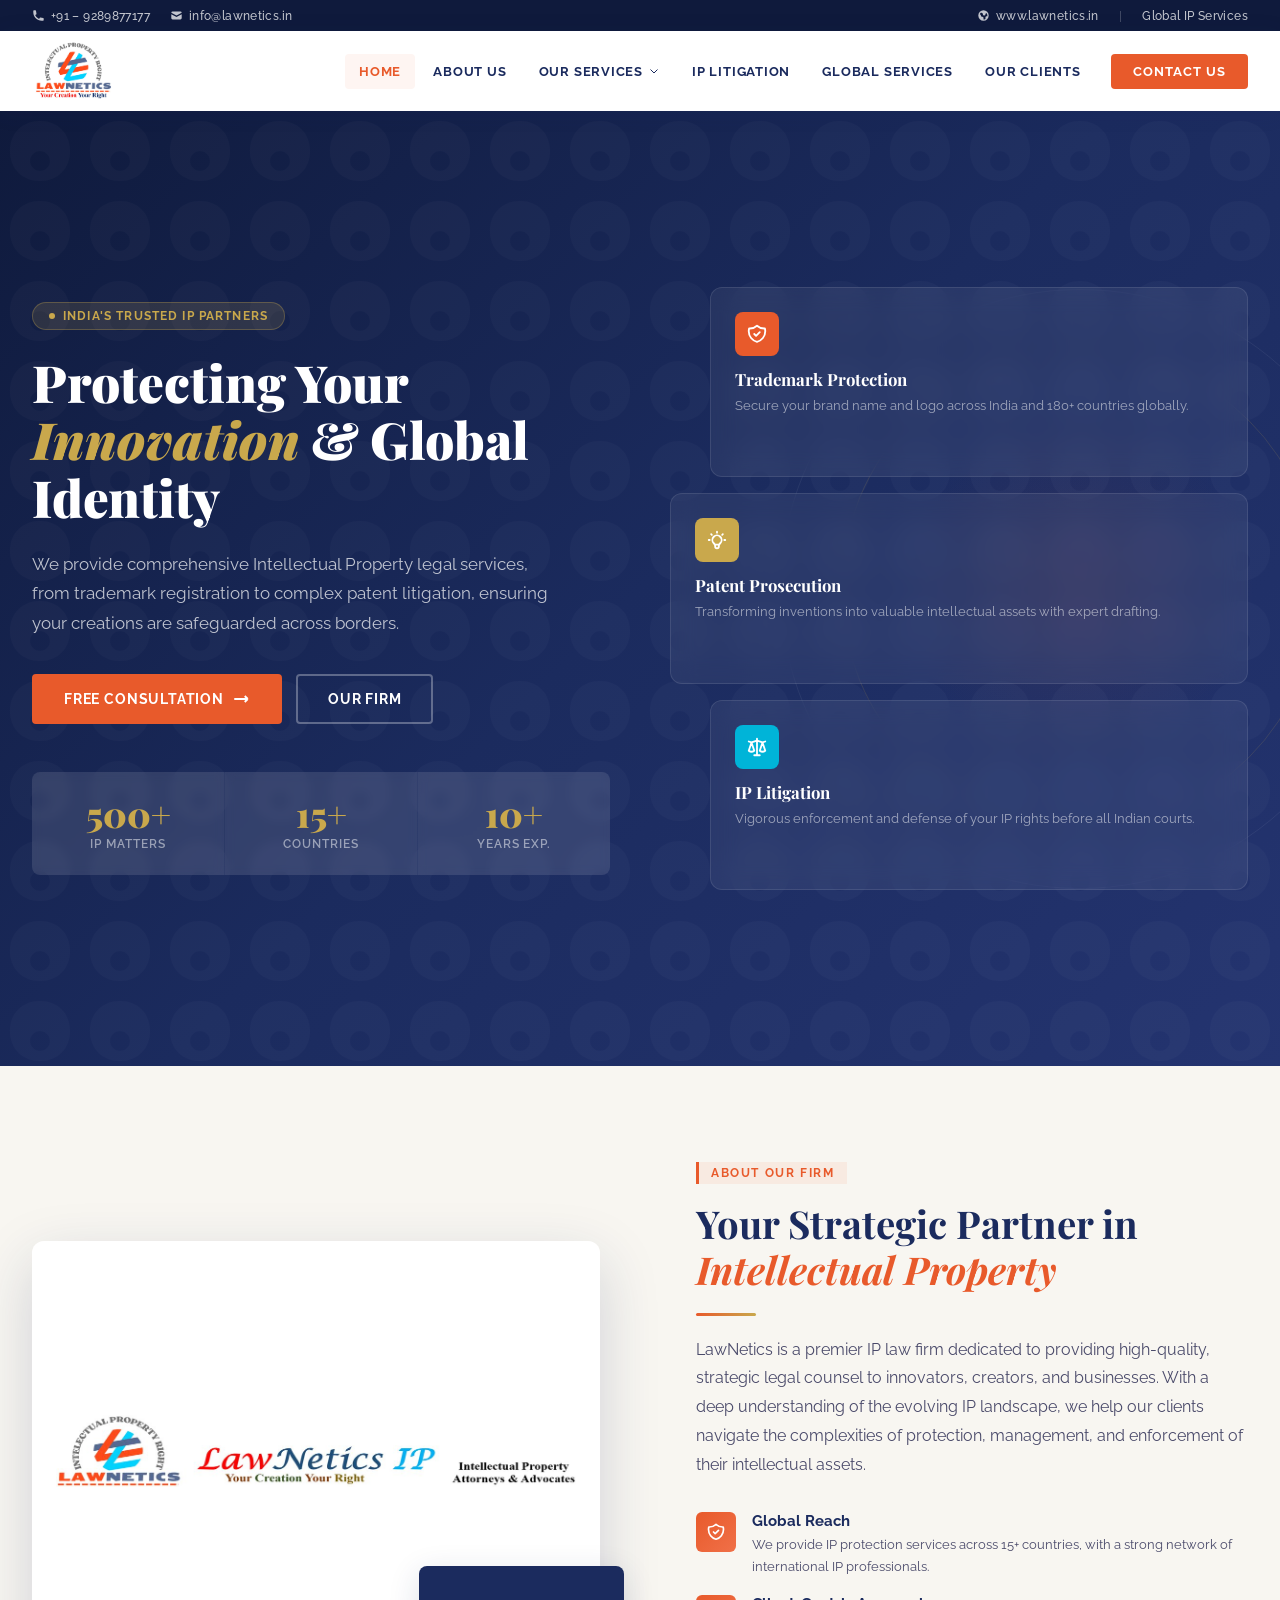
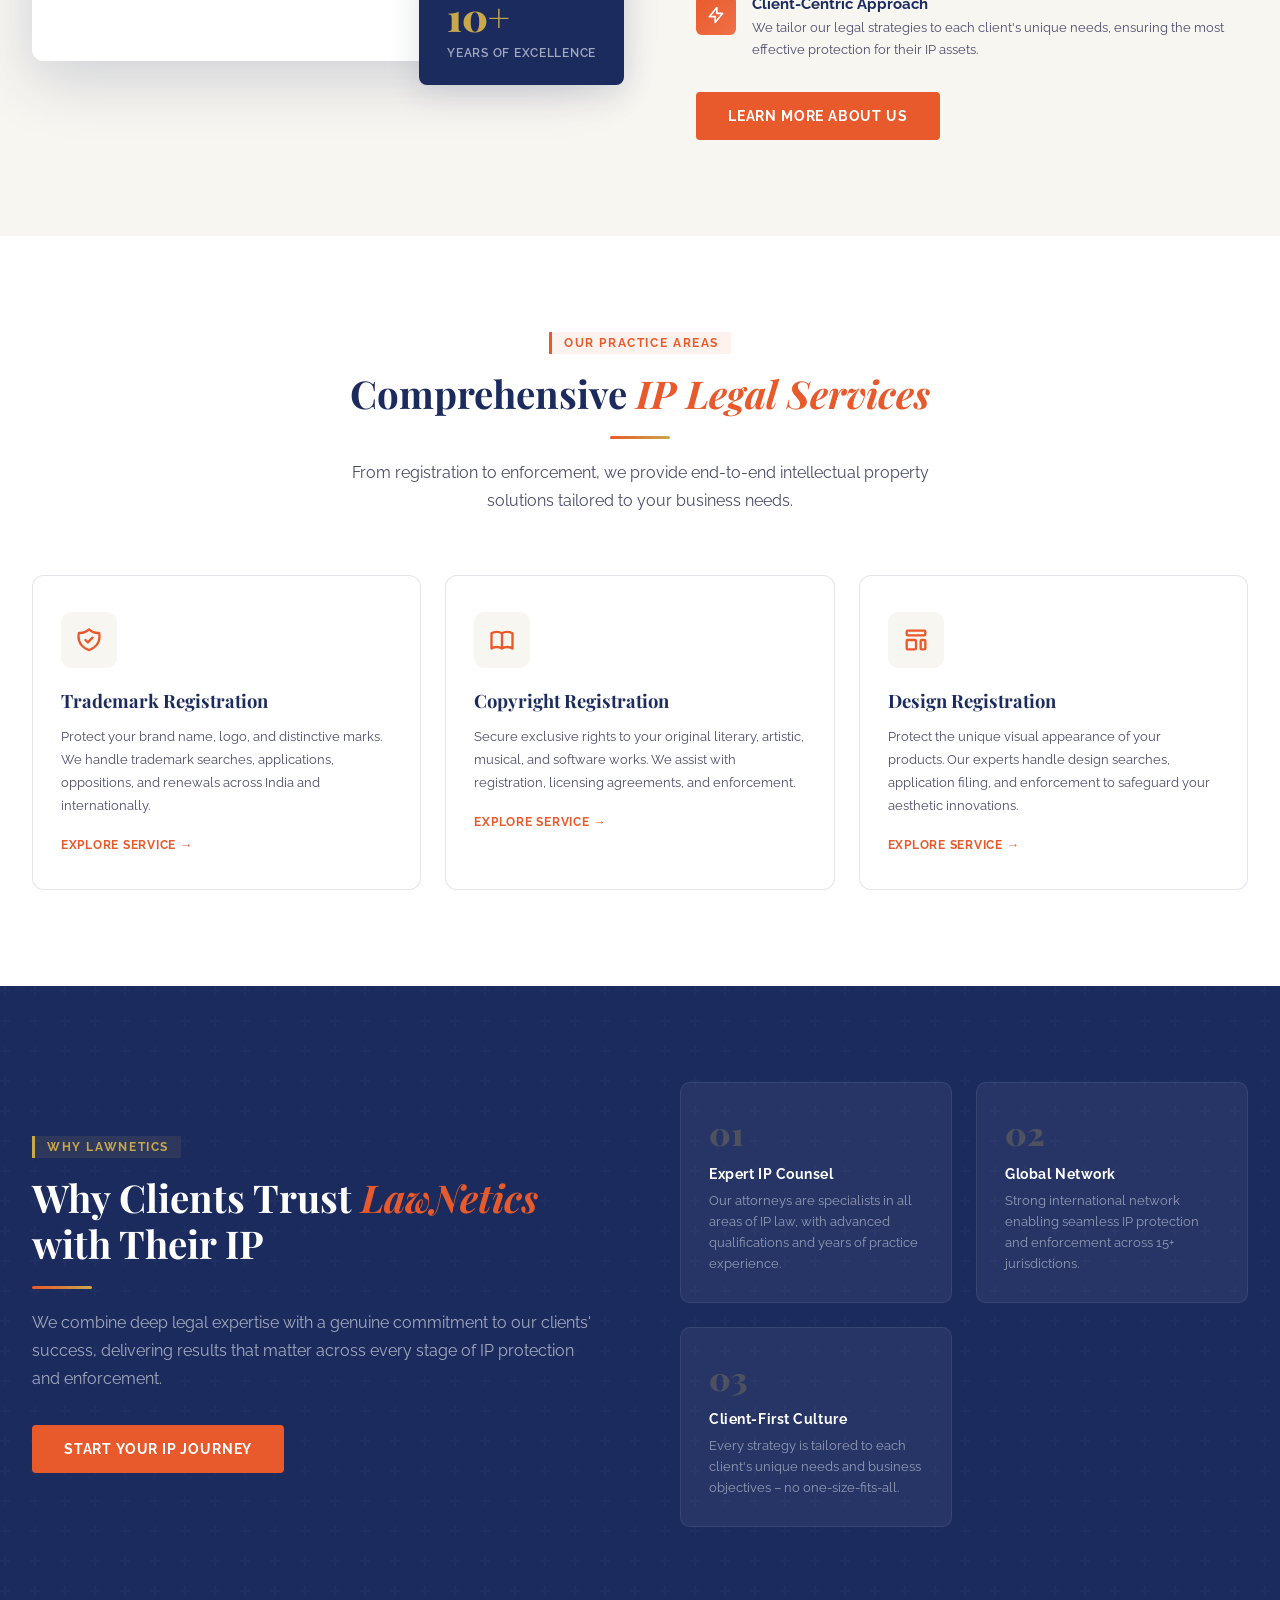
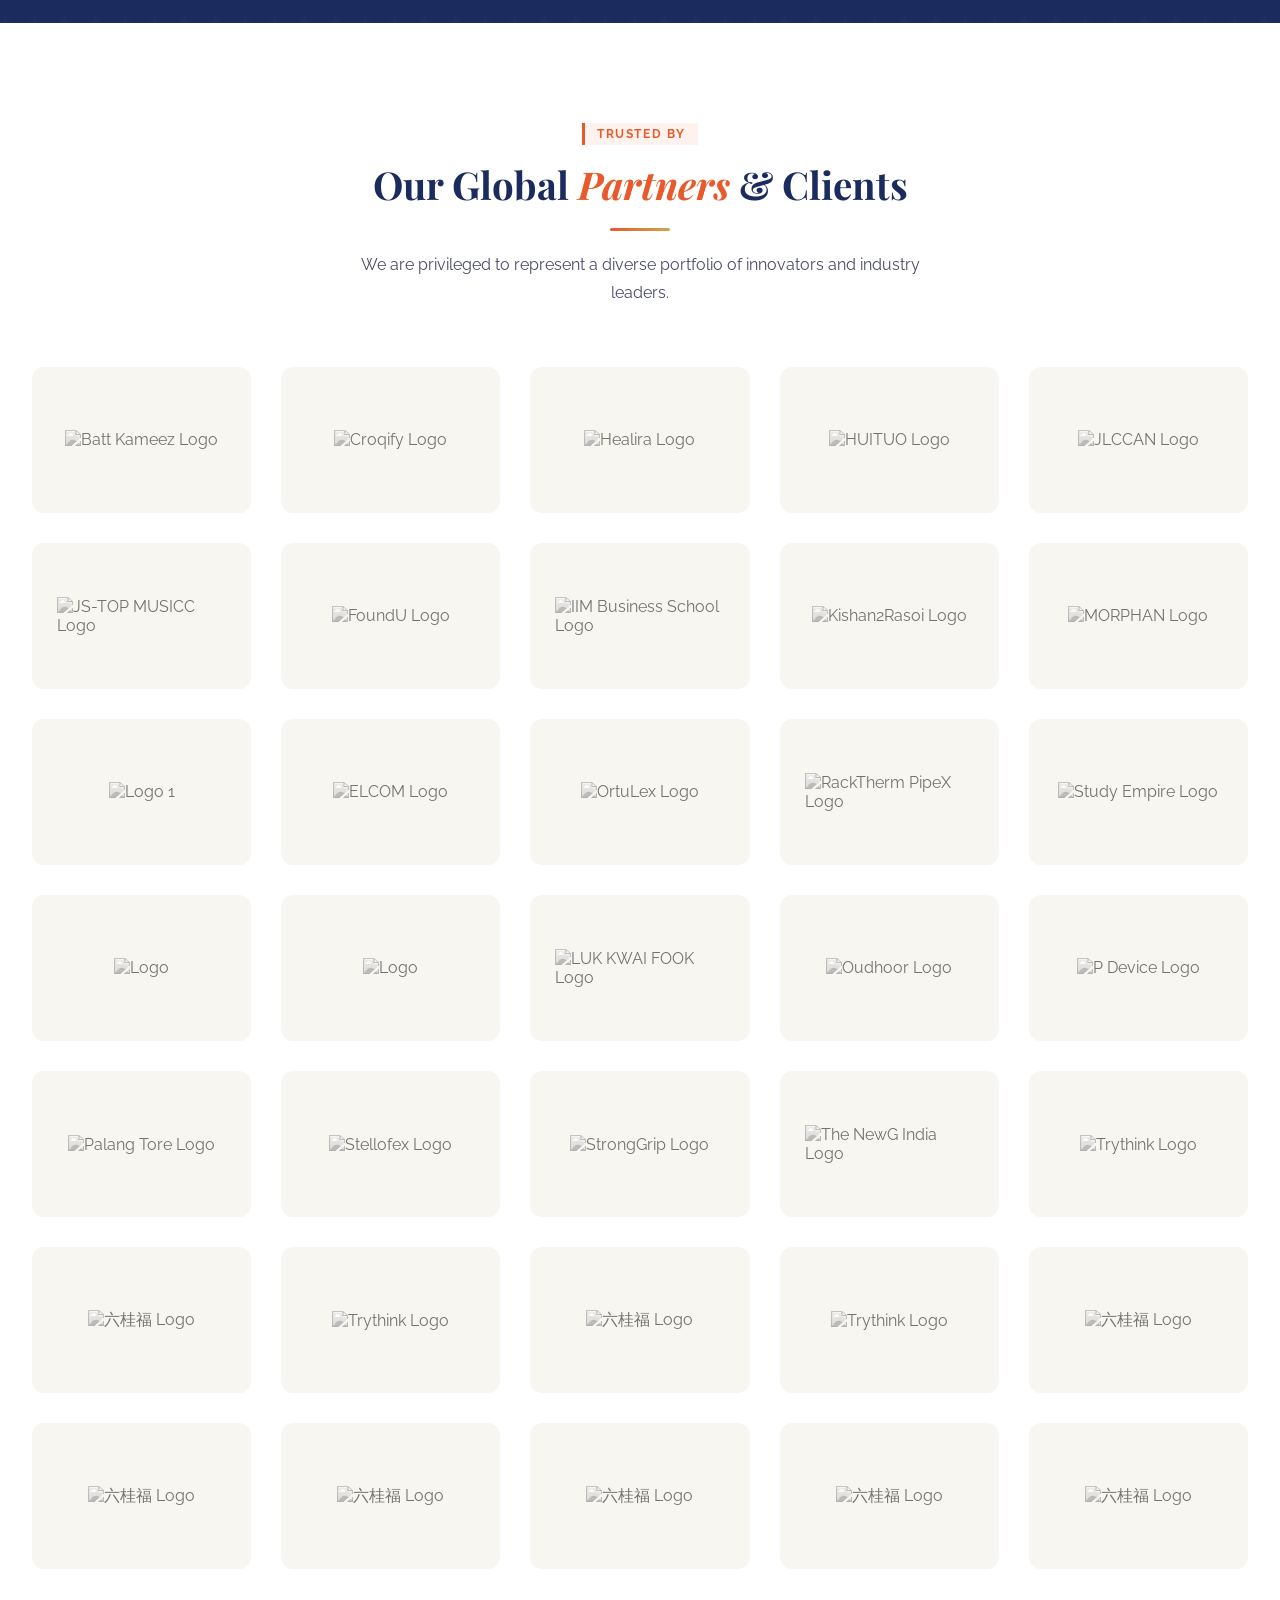
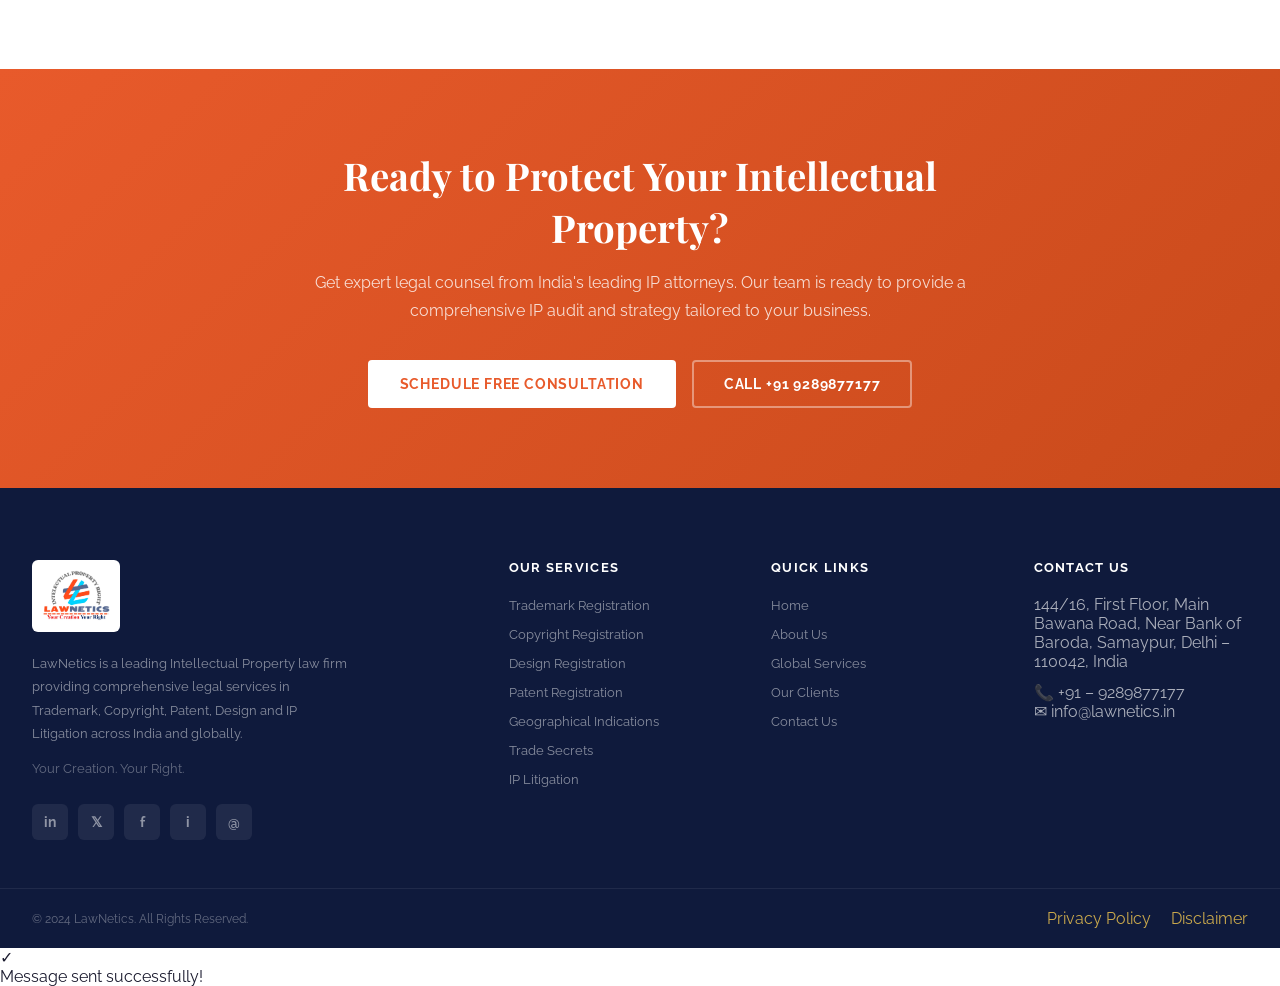
==== index.html @ 0d595276 "first commit" ====
<!DOCTYPE html>
<html lang="en">

<head>
  <meta charset="UTF-8">
  <meta name="viewport" content="width=device-width, initial-scale=1.0">
  <title>LawNetics – Intellectual Property Attorneys & Advocates</title>
  <meta name="description"
    content="LawNetics – Leading Intellectual Property law firm providing expert services in Trademark, Copyright, Patent, Design registration and IP Litigation across India and globally.">
  <link rel="preconnect" href="https://fonts.googleapis.com">
  <link rel="preconnect" href="https://fonts.gstatic.com" crossorigin>
  <link
    href="https://fonts.googleapis.com/css2?family=Playfair+Display:ital,wght@0,400;0,600;0,700;0,900;1,400;1,600&family=Raleway:wght@300;400;500;600;700;800&family=Libre+Baskerville:ital,wght@0,400;0,700;1,400&display=swap"
    rel="stylesheet">
  <link rel="stylesheet" href="css/style.css">
</head>

<body>

  <!-- TOP BAR -->
  <div class="topbar">
    <div class="topbar-inner">
      <div class="topbar-left">
        <div class="topbar-item">
          <svg fill="currentColor" viewBox="0 0 20 20">
            <path
              d="M2 3a1 1 0 011-1h2.153a1 1 0 01.986.836l.74 4.435a1 1 0 01-.54 1.06l-1.548.773a11.037 11.037 0 006.105 6.105l.774-1.548a1 1 0 011.059-.54l4.435.74a1 1 0 01.836.986V17a1 1 0 01-1 1h-2C7.82 18 2 12.18 2 5V3z" />
          </svg>
          <a href="tel:+919289877177">+91 – 9289877177</a>
        </div>
        <div class="topbar-item">
          <svg fill="currentColor" viewBox="0 0 20 20">
            <path d="M2.003 5.884L10 9.882l7.997-3.998A2 2 0 0016 4H4a2 2 0 00-1.997 1.884z" />
            <path d="M18 8.118l-8 4-8-4V14a2 2 0 002 2h12a2 2 0 002-2V8.118z" />
          </svg>
          <a href="mailto:info@lawnetics.in">info@lawnetics.in</a>
        </div>
      </div>
      <div class="topbar-right">
        <div class="topbar-item">
          <svg fill="currentColor" viewBox="0 0 20 20">
            <path fill-rule="evenodd"
              d="M10 18a8 8 0 100-16 8 8 0 000 16zM4.332 8.027a6.012 6.012 0 011.912-2.706C6.512 5.73 6.974 6 7.5 6A1.5 1.5 0 019 7.5V8a2 2 0 004 0 2 2 0 011.523-1.943A5.977 5.977 0 0116 10c0 .34-.028.675-.083 1H15a2 2 0 00-2 2v2.197A5.973 5.973 0 0110 16v-2a2 2 0 00-2-2 2 2 0 01-2-2 2 2 0 00-1.668-1.973z"
              clip-rule="evenodd" />
          </svg>
          <a href="http://www.lawnetics.in" target="_blank">www.lawnetics.in</a>
        </div>
        <span style="opacity:0.3">|</span>
        <span>Global IP Services</span>
      </div>
    </div>
  </div>

  <!-- HEADER -->
  <header>
    <div class="header-inner">
      <div class="logo-wrap" onclick="showPage('home')" style="cursor:pointer">
        <img
          src="[data-uri]"
          alt="LawNetics Logo">
      </div>
      <nav>
        <div class="nav-item"><a href="index.html" class="nav-link active">Home</a></div>
        <div class="nav-item"><a href="about.html" class="nav-link">About Us</a></div>
        <div class="nav-item">
          <span class="nav-link">Our Services <svg fill="none" stroke="currentColor" stroke-width="2"
              viewBox="0 0 24 24">
              <path d="M19 9l-7 7-7-7" />
            </svg></span>
          <div class="dropdown">
            <a href="trademark.html" class="dropdown-link">Trademark Registration</a>
            <a href="copyright.html" class="dropdown-link">Copyright Registration</a>
            <a href="design.html" class="dropdown-link">Design Registration</a>
            <a href="patent.html" class="dropdown-link">Patent Registration</a>
            <a href="gi.html" class="dropdown-link">Geographical Indications</a>
            <a href="trade-secret.html" class="dropdown-link">Trade Secrets</a>
          </div>
        </div>
        <div class="nav-item"><a href="litigation.html" class="nav-link">IP Litigation</a></div>
        <div class="nav-item"><a href="global.html" class="nav-link">Global Services</a></div>
        <div class="nav-item"><a href="clients.html" class="nav-link">Our Clients</a></div>
        <a href="contact.html" class="nav-cta">Contact Us</a>
      </nav>
      <div class="hamburger" onclick="toggleMobileNav()">
        <span></span>
        <span></span>
        <span></span>
      </div>
    </div>
  </header>

  <!-- MOBILE NAV -->
  <div class="mobile-nav" id="mobileNav">
    <button class="mobile-close" onclick="toggleMobileNav()">✕</button>
    <a href="index.html" class="mobile-nav-link active">Home</a>
    <a href="about.html" class="mobile-nav-link">About Us</a>
    <span class="mobile-nav-link">Our Services</span>
    <div class="mobile-nav-sub">
      <a href="trademark.html" class="mobile-nav-link">Trademark Registration</a>
      <a href="copyright.html" class="mobile-nav-link">Copyright Registration</a>
      <a href="design.html" class="mobile-nav-link">Design Registration</a>
      <a href="patent.html" class="mobile-nav-link">Patent Registration</a>
      <a href="gi.html" class="mobile-nav-link">Geographical Indications</a>
      <a href="trade-secret.html" class="mobile-nav-link">Trade Secrets</a>
    </div>
    <a href="litigation.html" class="mobile-nav-link">IP Litigation</a>
    <a href="global.html" class="mobile-nav-link">Global Services</a>
    <a href="clients.html" class="mobile-nav-link">Our Clients</a>
    <a href="contact.html" class="mobile-nav-link">Contact Us</a>
  </div>

  <!-- HOME PAGE CONTENT -->
  <div id="page-home">
    <!-- HERO -->
    <section class="hero">
      <div class="hero-decor"></div>
      <div class="hero-inner">
        <div class="hero-content fade-in">
          <div class="hero-badge"><span></span>India's Trusted IP Partners</div>
          <h1>Protecting Your <em>Innovation</em> & Global Identity</h1>
          <p>We provide comprehensive Intellectual Property legal services, from trademark registration to complex
            patent
            litigation, ensuring your creations are safeguarded across borders.</p>
          <div class="hero-btns">
            <a href="contact.html" class="btn-primary">Free Consultation <svg width="18" height="18" fill="none"
                stroke="currentColor" stroke-width="2.5" viewBox="0 0 24 24">
                <path d="M17 8l4 4m0 0l-4 4m4-4H3" />
              </svg></a>
            <a href="about.html" class="btn-outline">Our Firm</a>
          </div>
          <div class="hero-stats">
            <div class="stat-item">
              <div class="stat-num">500+</div>
              <div class="stat-label">IP Matters</div>
            </div>
            <div class="stat-item">
              <div class="stat-num">15+</div>
              <div class="stat-label">Countries</div>
            </div>
            <div class="stat-item" style="border-right:none">
              <div class="stat-num">10+</div>
              <div class="stat-label">Years Exp.</div>
            </div>
          </div>
        </div>
        <div class="hero-visual fade-in">
          <div class="hero-card" style="margin-left:40px;">
            <div class="hero-card-icon">
              <svg width="22" height="22" fill="none" stroke="white" stroke-width="2" viewBox="0 0 24 24">
                <path stroke-linecap="round" stroke-linejoin="round"
                  d="M9 12l2 2 4-4m5.618-4.016A11.955 11.955 0 0112 2.944a11.955 11.955 0 01-8.618 3.04A12.02 12.02 0 003 9c0 5.591 3.824 10.29 9 11.622 5.176-1.332 9-6.03 9-11.622 0-1.042-.133-2.052-.382-3.016z" />
              </svg>
            </div>
            <h3>Trademark Protection</h3>
            <p>Secure your brand name and logo across India and 180+ countries globally.</p>
          </div>
          <div class="hero-card" style="margin-left:0px;">
            <div class="hero-card-icon" style="background:var(--gold)">
              <svg width="22" height="22" fill="none" stroke="white" stroke-width="2" viewBox="0 0 24 24">
                <path stroke-linecap="round" stroke-linejoin="round"
                  d="M9.663 17h4.673M12 3v1m6.364 1.636l-.707.707M21 12h-1M4 12H3m3.343-5.657l-.707-.707m2.828 9.9a5 5 0 117.072 0l-.548.547A3.374 3.374 0 0014 18.469V19a2 2 0 11-4 0v-.531c0-.895-.356-1.754-.988-2.386l-.548-.547z" />
              </svg>
            </div>
            <h3>Patent Prosecution</h3>
            <p>Transforming inventions into valuable intellectual assets with expert drafting.</p>
          </div>
          <div class="hero-card" style="margin-left:40px;">
            <div class="hero-card-icon" style="background:var(--cyan)">
              <svg width="22" height="22" fill="none" stroke="white" stroke-width="2" viewBox="0 0 24 24">
                <path stroke-linecap="round" stroke-linejoin="round"
                  d="M3 6l3 1m0 0l-3 9a5.002 5.002 0 006.001 0M6 7l3 9M6 7l6-2m6 2l3-1m-3 1l-3 9a5.002 5.002 0 006.001 0M18 7l3 9m-3-9l-6-2m0-2v2m0 16V5m0 16H9m3 0h3" />
              </svg>
            </div>
            <h3>IP Litigation</h3>
            <p>Vigorous enforcement and defense of your IP rights before all Indian courts.</p>
          </div>
        </div>
      </div>
    </section>

    <!-- ABOUT SECTION -->
    <section class="about-home">
      <div class="section-inner">
        <div class="about-grid">
          <div class="about-img-wrap fade-in">
            <div class="about-img-main">
              <img
                src="[data-uri]"
                alt="LawNetics Letterhead" onerror="this.style.background='var(--navy)';this.style.height='300px';">
            </div>
            <div class="about-badge-float">
              <span class="num">10+</span>
              <span class="txt">Years of Excellence</span>
            </div>
          </div>
          <div class="about-content fade-in">
            <div class="section-label">About Our Firm</div>
            <h2 class="section-title">Your Strategic Partner in <em>Intellectual Property</em></h2>
            <div class="divider"></div>
            <p style="color:var(--text-mid);line-height:1.8;margin-bottom:24px;">LawNetics is a premier IP law firm
              dedicated to providing high-quality, strategic legal counsel to innovators, creators, and businesses. With
              a deep understanding of the evolving IP landscape, we help our clients navigate the complexities of
              protection, management, and enforcement of their intellectual assets.</p>
            <div class="about-points">
              <div class="about-point">
                <div class="about-point-icon">
                  <svg width="20" height="20" fill="none" stroke="white" stroke-width="2" viewBox="0 0 24 24">
                    <path stroke-linecap="round" stroke-linejoin="round"
                      d="M9 12l2 2 4-4m5.618-4.016A11.955 11.955 0 0112 2.944a11.955 11.955 0 01-8.618 3.04A12.02 12.02 0 003 9c0 5.591 3.824 10.29 9 11.622 5.176-1.332 9-6.03 9-11.622 0-1.042-.133-2.052-.382-3.016z" />
                  </svg>
                </div>
                <div>
                  <h4>Global Reach</h4>
                  <p>We provide IP protection services across 15+ countries, with a strong network of international IP
                    professionals.</p>
                </div>
              </div>
              <div class="about-point">
                <div class="about-point-icon">
                  <svg width="20" height="20" fill="none" stroke="white" stroke-width="2" viewBox="0 0 24 24">
                    <path stroke-linecap="round" stroke-linejoin="round" d="M13 10V3L4 14h7v7l9-11h-7z" />
                  </svg>
                </div>
                <div>
                  <h4>Client-Centric Approach</h4>
                  <p>We tailor our legal strategies to each client's unique needs, ensuring the most effective
                    protection for their IP assets.</p>
                </div>
              </div>
            </div>
            <a href="about.html" class="btn-primary" style="margin-top:32px;">Learn More About Us</a>
          </div>
        </div>
      </div>
    </section>

    <!-- SERVICES OVERVIEW -->
    <section style="background:var(--white)">
      <div class="section-inner">
        <div class="section-head center fade-in">
          <div class="section-label">Our Practice Areas</div>
          <h2 class="section-title">Comprehensive <em>IP Legal Services</em></h2>
          <div class="divider center"></div>
          <p class="section-sub">From registration to enforcement, we provide end-to-end intellectual property solutions
            tailored to your business needs.</p>
        </div>
        <div class="services-grid">
          <div class="service-card fade-in" onclick="location.href='trademark.html'">
            <div class="service-icon">
              <svg width="28" height="28" fill="none" stroke="var(--orange)" stroke-width="2" viewBox="0 0 24 24">
                <path stroke-linecap="round" stroke-linejoin="round"
                  d="M9 12l2 2 4-4m5.618-4.016A11.955 11.955 0 0112 2.944a11.955 11.955 0 01-8.618 3.04A12.02 12.02 0 003 9c0 5.591 3.824 10.29 9 11.622 5.176-1.332 9-6.03 9-11.622 0-1.042-.133-2.052-.382-3.016z" />
              </svg>
            </div>
            <h3>Trademark Registration</h3>
            <p>Protect your brand name, logo, and distinctive marks. We handle trademark searches, applications,
              oppositions, and renewals across India and internationally.</p>
            <span class="service-link">Explore Service →</span>
          </div>
          <div class="service-card fade-in" onclick="location.href='copyright.html'">
            <div class="service-icon">
              <svg width="28" height="28" fill="none" stroke="var(--orange)" stroke-width="2" viewBox="0 0 24 24">
                <path stroke-linecap="round" stroke-linejoin="round"
                  d="M12 6.253v13m0-13C10.832 5.477 9.246 5 7.5 5S4.168 5.477 3 6.253v13C4.168 18.477 5.754 18 7.5 18s3.332.477 4.5 1.253m0-13C13.168 5.477 14.754 5 16.5 5c1.747 0 3.332.477 4.5 1.253v13C19.832 18.477 18.247 18 16.5 18c-1.746 0-3.332.477-4.5 1.253" />
              </svg>
            </div>
            <h3>Copyright Registration</h3>
            <p>Secure exclusive rights to your original literary, artistic, musical, and software works. We assist with
              registration, licensing agreements, and enforcement.</p>
            <span class="service-link">Explore Service →</span>
          </div>
          <div class="service-card fade-in" onclick="location.href='design.html'">
            <div class="service-icon">
              <svg width="28" height="28" fill="none" stroke="var(--orange)" stroke-width="2" viewBox="0 0 24 24">
                <path stroke-linecap="round" stroke-linejoin="round"
                  d="M4 5a1 1 0 011-1h14a1 1 0 011 1v2a1 1 0 01-1 1H5a1 1 0 01-1-1V5zM4 13a1 1 0 011-1h6a1 1 0 011 1v6a1 1 0 01-1 1H5a1 1 0 01-1-1v-6zM16 13a1 1 0 011-1h2a1 1 0 011 1v6a1 1 0 01-1 1h-2a1 1 0 01-1-1v-6z" />
              </svg>
            </div>
            <h3>Design Registration</h3>
            <p>Protect the unique visual appearance of your products. Our experts handle design searches, application
              filing, and enforcement to safeguard your aesthetic innovations.</p>
            <span class="service-link">Explore Service →</span>
          </div>
        </div>
      </div>
    </section>

    <!-- WHY CHOOSE US -->
    <section class="why-bg">
      <div class="section-inner">
        <div class="why-grid">
          <div class="why-content fade-in">
            <div class="section-label"
              style="color:var(--gold);border-color:var(--gold);background:rgba(201,168,76,0.1)">Why LawNetics</div>
            <h2 class="section-title">Why Clients Trust <em>LawNetics</em> with Their IP</h2>
            <div class="divider"></div>
            <p class="section-sub" style="color:rgba(255,255,255,0.6);margin-bottom:32px;">We combine deep legal
              expertise with a genuine commitment to our clients' success, delivering results that matter across every
              stage of IP protection and enforcement.</p>
            <a href="contact.html" class="btn-primary">Start Your IP Journey</a>
          </div>
          <div class="why-points fade-in">
            <div class="why-point">
              <div class="why-point-num">01</div>
              <h4>Expert IP Counsel</h4>
              <p>Our attorneys are specialists in all areas of IP law, with advanced qualifications and years of
                practice experience.</p>
            </div>
            <div class="why-point">
              <div class="why-point-num">02</div>
              <h4>Global Network</h4>
              <p>Strong international network enabling seamless IP protection and enforcement across 15+ jurisdictions.
              </p>
            </div>
            <div class="why-point">
              <div class="why-point-num">03</div>
              <h4>Client-First Culture</h4>
              <p>Every strategy is tailored to each client's unique needs and business objectives – no
                one-size-fits-all.</p>
            </div>
          </div>
        </div>
      </div>
    </section>

    <!-- PARTNERS SECTION -->
    <section class="partners-section">
      <div class="partners-container">
        <div class="section-head center fade-in">
          <div class="section-label">Trusted By</div>
          <h2 class="section-title">Our Global <em>Partners</em> & Clients</h2>
          <div class="divider center"></div>
          <p class="section-sub">We are privileged to represent a diverse portfolio of innovators and industry leaders.
          </p>
        </div>
        <div class="logos-grid fade-in">
          <div class="logo-card"><img
              src="https://res.cloudinary.com/dxe7tbjnb/image/upload/v1777131275/Batt_Kameez_Logo_c1d656.jpg"
              alt="Batt Kameez Logo"></div>
          <div class="logo-card"><img
              src="https://res.cloudinary.com/dxe7tbjnb/image/upload/v1777131275/croqify_Logo_lvj6lj.jpg"
              alt="Croqify Logo"></div>
          <div class="logo-card"><img
              src="https://res.cloudinary.com/dxe7tbjnb/image/upload/v1777131275/Logo_RackTherm_PipeX_sbkxh4.jpg"
              alt="Healira Logo"></div>
          <div class="logo-card"><img
              src="https://res.cloudinary.com/dxe7tbjnb/image/upload/v1777131275/HUITUO_DEVICE_hbyeqr.png"
              alt="HUITUO Logo"></div>
          <div class="logo-card"><img
              src="https://res.cloudinary.com/dxe7tbjnb/image/upload/v1777131275/Healira_Logo_ogbwhl.jpg"
              alt="JLCCAN Logo"></div>
          <div class="logo-card"><img
              src="https://res.cloudinary.com/dxe7tbjnb/image/upload/v1777131276/Logo_z18pxa.jpg"
              alt="JS-TOP MUSICC Logo"></div>
          <div class="logo-card"><img
              src="https://res.cloudinary.com/dxe7tbjnb/image/upload/v1777131276/JLCCAN_vsowxo.jpg" alt="FoundU Logo">
          </div>
          <div class="logo-card"><img
              src="https://res.cloudinary.com/dxe7tbjnb/image/upload/v1777131276/Logo_Study_Empire_lickp8.png"
              alt="IIM Business School Logo"></div>
          <div class="logo-card"><img
              src="https://res.cloudinary.com/dxe7tbjnb/image/upload/v1777131276/Logo_iq1jdb.jpg"
              alt="Kishan2Rasoi Logo"></div>
          <div class="logo-card"><img
              src="https://res.cloudinary.com/dxe7tbjnb/image/upload/v1777131276/JS-TOP_MUSICC_-_Logo_raro91.jpg"
              alt="MORPHAN Logo"></div>
          <div class="logo-card"><img
              src="https://res.cloudinary.com/dxe7tbjnb/image/upload/v1777131276/Logo___FoundU_slw6h8.jpg" alt="Logo 1">
          </div>
          <div class="logo-card"><img
              src="https://res.cloudinary.com/dxe7tbjnb/image/upload/v1777131277/LUK_KWAI_FOOK_jgpoji.jpg"
              alt="ELCOM Logo"></div>
          <div class="logo-card"><img
              src="https://res.cloudinary.com/dxe7tbjnb/image/upload/v1777131277/Logo___Kishan2Rasoi_b0dwmt.jpg"
              alt="OrtuLex Logo"></div>
          <div class="logo-card"><img
              src="https://res.cloudinary.com/dxe7tbjnb/image/upload/v1777131277/Oudhoor_Logo_vmbx39.jpg"
              alt="RackTherm PipeX Logo"></div>
          <div class="logo-card"><img
              src="https://res.cloudinary.com/dxe7tbjnb/image/upload/v1777131277/Logo_1_wajqll.jpg"
              alt="Study Empire Logo"></div>
          <div class="logo-card"><img
              src="https://res.cloudinary.com/dxe7tbjnb/image/upload/v1777131277/Logo___IIM_Business_School_iufsxd.jpg"
              alt="Logo"></div>
          <div class="logo-card"><img
              src="https://res.cloudinary.com/dxe7tbjnb/image/upload/v1777131277/Logo___MORPHAN_fs9u5s.jpg" alt="Logo">
          </div>
          <div class="logo-card"><img
              src="https://res.cloudinary.com/dxe7tbjnb/image/upload/v1777131278/P_Device_Logo_k9tvmz.jpg"
              alt="LUK KWAI FOOK Logo"></div>
          <div class="logo-card"><img
              src="https://res.cloudinary.com/dxe7tbjnb/image/upload/v1777131278/Logo_OrtuLex_mojxss.jpg"
              alt="Oudhoor Logo"></div>
          <div class="logo-card"><img
              src="https://res.cloudinary.com/dxe7tbjnb/image/upload/v1777131278/Logo_ELCOM_kgxfam.jpg"
              alt="P Device Logo"></div>
          <div class="logo-card"><img
              src="https://res.cloudinary.com/dxe7tbjnb/image/upload/v1777131278/Screenshot_2026-01-26_173035_h4s2j4.jpg"
              alt="Palang Tore Logo"></div>
          <div class="logo-card"><img
              src="https://res.cloudinary.com/dxe7tbjnb/image/upload/v1777131278/Screenshot_2026-01-26_173104_iofnkz.jpg"
              alt="Stellofex Logo"></div>
          <div class="logo-card"><img
              src="https://res.cloudinary.com/dxe7tbjnb/image/upload/v1777131278/Screenshot_2026-01-26_173213_y7kh5o.jpg"
              alt="StrongGrip Logo"></div>
          <div class="logo-card"><img
              src="https://res.cloudinary.com/dxe7tbjnb/image/upload/v1777131278/Palang_Tore_Logo_zpnt5l.jpg"
              alt="The NewG India Logo"></div>
          <div class="logo-card"><img
              src="https://res.cloudinary.com/dxe7tbjnb/image/upload/v1777131278/Screenshot_2026-01-26_173233_vrc8ne.jpg"
              alt="Trythink Logo"></div>
          <div class="logo-card"><img
              src="https://res.cloudinary.com/dxe7tbjnb/image/upload/v1777131279/Screenshot_2026-01-26_173259_xi67bc.jpg"
              alt="六桂福 Logo"></div>
          <div class="logo-card"><img
              src="https://res.cloudinary.com/dxe7tbjnb/image/upload/v1777131279/Screenshot_2026-01-26_173840_ojcfym.jpg"
              alt="Trythink Logo"></div>
          <div class="logo-card"><img
              src="https://res.cloudinary.com/dxe7tbjnb/image/upload/v1777131279/Screenshot_2026-04-25_131635_onk914.jpg"
              alt="六桂福 Logo"></div>
          <div class="logo-card"><img
              src="https://res.cloudinary.com/dxe7tbjnb/image/upload/v1777131279/Screenshot_2026-04-25_132045_y7lboq.jpg"
              alt="Trythink Logo"></div>
          <div class="logo-card"><img
              src="https://res.cloudinary.com/dxe7tbjnb/image/upload/v1777131279/stellofex_rikrvd.jpg" alt="六桂福 Logo">
          </div>
          <div class="logo-card"><img
              src="https://res.cloudinary.com/dxe7tbjnb/image/upload/v1777131279/StrongGrip_Logo_xm4lmw.jpg"
              alt="六桂福 Logo"></div>
          <div class="logo-card"><img
              src="https://res.cloudinary.com/dxe7tbjnb/image/upload/v1777131279/Screenshot_2026-01-26_173532_blhj0x.jpg"
              alt="六桂福 Logo"></div>
          <div class="logo-card"><img
              src="https://res.cloudinary.com/dxe7tbjnb/image/upload/v1777131280/The_NewG_India___Logo_u0oain.jpg"
              alt="六桂福 Logo"></div>
          <div class="logo-card"><img
              src="https://res.cloudinary.com/dxe7tbjnb/image/upload/v1777131280/Trythink_device_pl4yud.jpg"
              alt="六桂福 Logo"></div>
          <div class="logo-card"><img
              src="https://res.cloudinary.com/dxe7tbjnb/image/upload/v1777131280/%E5%85%AD%E6%A1%82%E7%A6%8F_y1etn1.jpg"
              alt="六桂福 Logo"></div>
        </div>

      </div>
    </section>

    <!-- CTA -->
    <div class="cta-section">
      <div class="cta-inner fade-in">
        <h2>Ready to Protect Your Intellectual Property?</h2>
        <p>Get expert legal counsel from India's leading IP attorneys. Our team is ready to provide a comprehensive IP
          audit and strategy tailored to your business.</p>
        <div style="display:flex;gap:16px;justify-content:center;flex-wrap:wrap">
          <a href="contact.html" class="btn-white">Schedule Free Consultation</a>
          <a href="tel:+919289877177" class="btn-outline" style="color:white;border-color:rgba(255,255,255,0.4)">Call
            +91 9289877177</a>
        </div>
      </div>
    </div>
  </div>

  <!-- FOOTER -->
  <footer>
    <div class="footer-top">
      <div class="footer-grid">
        <div class="footer-brand">
          <img
            src="[data-uri]"
            alt="LawNetics Logo" onerror="this.style.display='none'">
          <p style="margin-top:4px;">LawNetics is a leading Intellectual Property law firm providing comprehensive legal
            services in Trademark, Copyright, Patent, Design and IP Litigation across India and globally.</p>
          <p style="margin-top:12px;font-size:0.8rem;color:rgba(255,255,255,0.35);">Your Creation. Your Right.</p>
          <div class="footer-social">
            <a class="social-btn" href="https://linkedin.com/in/lawneticsip" title="LinkedIn">in</a>
            <a class="social-btn" href="https://x.com/LawNeticsIP" title="Twitter">𝕏</a>
            <a class="social-btn" href="https://www.facebook.com/share/1Aun7wYgu8/" title="Facebook">f</a>
            <a class="social-btn" href="https://www.instagram.com/lawnetics?igsh=MTUwb3ZobTV1Z3BsaA=="
              title="Instagram">i</a>
            <a class="social-btn" href="mailto:info@lawnetics.in" title="Email">@</a>
          </div>
        </div>


        <div class="footer-col">
          <h4>Our Services</h4>
          <ul>
            <li><a href="trademark.html">Trademark Registration</a></li>
            <li><a href="copyright.html">Copyright Registration</a></li>
            <li><a href="design.html">Design Registration</a></li>
            <li><a href="patent.html">Patent Registration</a></li>
            <li><a href="gi.html">Geographical Indications</a></li>
            <li><a href="trade-secret.html">Trade Secrets</a></li>
            <li><a href="litigation.html">IP Litigation</a></li>
          </ul>
        </div>
        <div class="footer-col">
          <h4>Quick Links</h4>
          <ul>
            <li><a href="index.html">Home</a></li>
            <li><a href="about.html">About Us</a></li>
            <li><a href="global.html">Global Services</a></li>
            <li><a href="clients.html">Our Clients</a></li>
            <li><a href="contact.html">Contact Us</a></li>
          </ul>
        </div>
        <div class="footer-col">
          <h4>Contact Us</h4>
          <div class="footer-contact">
            <p>144/16, First Floor, Main Bawana Road, Near Bank of Baroda, Samaypur, Delhi – 110042, India</p>
            <p style="margin-top:12px;">📞 +91 – 9289877177</p>
            <p>✉ info@lawnetics.in</p>
          </div>
        </div>
      </div>
    </div>
    <div class="footer-bottom">
      <div class="footer-bottom-inner">
        <p>© 2024 LawNetics. All Rights Reserved.</p>
        <div style="display:flex;gap:20px;">
          <a href="#">Privacy Policy</a>
          <a href="#">Disclaimer</a>
        </div>
      </div>
    </div>
  </footer>

  <!-- TOAST -->
  <div class="toast" id="toast">
    <div class="toast-content">
      <div class="toast-icon">✓</div>
      <div class="toast-msg" id="toastMsg">Message sent successfully!</div>
    </div>
  </div>

  <script src="js/main.js"></script>
</body>

</html>
---- css/style.css ----
:root {
  --navy: #1B2B5E;
  --navy-dark: #0F1A3C;
  --navy-mid: #243470;
  --orange: #E85A2B;
  --orange-light: #F07048;
  --cyan: #00B4D8;
  --gold: #C9A84C;
  --gold-light: #E2C97E;
  --white: #FFFFFF;
  --off-white: #F8F6F1;
  --light-gray: #F0EDE8;
  --text-dark: #1A1A2E;
  --text-mid: #4A4A6A;
  --text-light: #8A8AAA;
  --border: rgba(27, 43, 94, 0.12);
  --shadow-sm: 0 2px 12px rgba(27, 43, 94, 0.08);
  --shadow-md: 0 8px 32px rgba(27, 43, 94, 0.14);
  --shadow-lg: 0 20px 60px rgba(27, 43, 94, 0.18);
  --transition: all 0.35s cubic-bezier(0.4, 0, 0.2, 1);
}

*,
*::before,
*::after {
  box-sizing: border-box;
  margin: 0;
  padding: 0;
}

html {
  scroll-behavior: smooth;
  font-size: 16px;
}

body {
  font-family: 'Raleway', sans-serif;
  color: var(--text-dark);
  background: var(--white);
  overflow-x: hidden;
}

a {
  text-decoration: none;
  color: inherit;
}

ul {
  list-style: none;
}

img {
  max-width: 100%;
  display: block;
}

/* ===== SCROLLBAR ===== */
::-webkit-scrollbar {
  width: 6px;
}

::-webkit-scrollbar-track {
  background: var(--off-white);
}

::-webkit-scrollbar-thumb {
  background: var(--navy);
  border-radius: 3px;
}

/* ===== TOP BAR ===== */
.topbar {
  background: var(--navy-dark);
  color: rgba(255, 255, 255, 0.75);
  font-size: 0.78rem;
  font-weight: 500;
  letter-spacing: 0.03em;
  padding: 8px 0;
}

.topbar-inner {
  max-width: 1280px;
  margin: 0 auto;
  padding: 0 32px;
  display: flex;
  justify-content: space-between;
  align-items: center;
  flex-wrap: wrap;
  gap: 6px;
}

.topbar a {
  color: rgba(255, 255, 255, 0.75);
  transition: var(--transition);
}

.topbar a:hover {
  color: var(--gold);
}

.topbar-left,
.topbar-right {
  display: flex;
  align-items: center;
  gap: 20px;
}

.topbar-item {
  display: flex;
  align-items: center;
  gap: 6px;
}

.topbar-item svg {
  width: 13px;
  height: 13px;
  flex-shrink: 0;
}

/* ===== HEADER ===== */
header {
  position: sticky;
  top: 0;
  z-index: 1000;
  background: var(--white);
  box-shadow: 0 2px 20px rgba(27, 43, 94, 0.10);
  transition: var(--transition);
}

.header-inner {
  max-width: 1280px;
  margin: 0 auto;
  padding: 0 32px;
  display: flex;
  align-items: center;
  justify-content: space-between;
  height: 80px;
}

.logo-wrap {
  display: flex;
  align-items: center;
}

.logo-wrap img {
  height: 64px;
  width: auto;
  object-fit: contain;
}

/* ===== NAV ===== */
nav {
  display: flex;
  align-items: center;
  gap: 4px;
}

.nav-item {
  position: relative;
}

.nav-link {
  display: flex;
  align-items: center;
  gap: 5px;
  padding: 10px 14px;
  font-size: 0.82rem;
  font-weight: 700;
  letter-spacing: 0.06em;
  text-transform: uppercase;
  color: var(--navy);
  border-radius: 4px;
  transition: var(--transition);
  cursor: pointer;
  white-space: nowrap;
}

.nav-link:hover,
.nav-link.active {
  color: var(--orange);
  background: rgba(232, 90, 43, 0.06);
}

.nav-link svg {
  width: 12px;
  height: 12px;
  transition: transform 0.25s;
}

.nav-item:hover .nav-link svg {
  transform: rotate(180deg);
}

/* Dropdown */
.dropdown {
  position: absolute;
  top: calc(100% + 4px);
  left: 0;
  background: var(--white);
  border: 1px solid var(--border);
  border-radius: 8px;
  box-shadow: var(--shadow-lg);
  min-width: 240px;
  opacity: 0;
  visibility: hidden;
  transform: translateY(-8px);
  transition: var(--transition);
  z-index: 999;
}

.nav-item:hover .dropdown {
  opacity: 1;
  visibility: visible;
  transform: translateY(0);
}

.dropdown-link {
  display: block;
  padding: 11px 20px;
  font-size: 0.8rem;
  font-weight: 600;
  letter-spacing: 0.04em;
  color: var(--text-mid);
  border-bottom: 1px solid var(--border);
  transition: var(--transition);
}

.dropdown-link:last-child {
  border-bottom: none;
}

.dropdown-link:hover {
  color: var(--orange);
  background: rgba(232, 90, 43, 0.04);
  padding-left: 26px;
}

.dropdown-link::before {
  content: '→';
  margin-right: 8px;
  color: var(--orange);
  opacity: 0;
  transition: var(--transition);
}

.dropdown-link:hover::before {
  opacity: 1;
}

.nav-cta {
  margin-left: 12px;
  padding: 10px 22px;
  background: var(--orange);
  color: var(--white) !important;
  border-radius: 4px;
  font-size: 0.8rem;
  font-weight: 700;
  letter-spacing: 0.08em;
  text-transform: uppercase;
  transition: var(--transition);
}

.nav-cta:hover {
  background: var(--navy);
  color: var(--white) !important;
}

/* Mobile toggle */
.hamburger {
  display: none;
  flex-direction: column;
  gap: 5px;
  cursor: pointer;
  padding: 8px;
}

.hamburger span {
  display: block;
  width: 26px;
  height: 2px;
  background: var(--navy);
  border-radius: 2px;
  transition: var(--transition);
}

/* ===== HERO ===== */
.hero {
  min-height: 92vh;
  background: linear-gradient(135deg, var(--navy-dark) 0%, var(--navy) 50%, var(--navy-mid) 100%);
  position: relative;
  display: flex;
  align-items: center;
  overflow: hidden;
}

.hero::before {
  content: '';
  position: absolute;
  inset: 0;
  background: url("data:image/svg+xml,%3Csvg width='80' height='80' viewBox='0 0 80 80' xmlns='http://www.w3.org/2000/svg'%3E%3Cg fill='none' fill-rule='evenodd'%3E%3Cg fill='%23ffffff' fill-opacity='0.025'%3E%3Cpath d='M50 50c0-5.5-4.5-10-10-10s-10 4.5-10 10 4.5 10 10 10 10-4.5 10-10zm-10-40C22.4 10 10 22.4 10 40s12.4 30 30 30 30-12.4 30-30S57.6 10 40 10z'/%3E%3C/g%3E%3C/g%3E%3C/svg%3E");
}

.hero-decor {
  position: absolute;
  right: -100px;
  top: 50%;
  transform: translateY(-50%);
  width: 600px;
  height: 600px;
  border-radius: 50%;
  border: 1px solid rgba(255, 255, 255, 0.06);
  pointer-events: none;
}

.hero-decor::before {
  content: '';
  position: absolute;
  inset: 60px;
  border-radius: 50%;
  border: 1px solid rgba(201, 168, 76, 0.15);
}

.hero-decor::after {
  content: '';
  position: absolute;
  inset: 120px;
  border-radius: 50%;
  background: radial-gradient(circle, rgba(232, 90, 43, 0.08) 0%, transparent 70%);
}

.hero-inner {
  max-width: 1280px;
  margin: 0 auto;
  padding: 80px 32px;
  width: 100%;
  display: grid;
  grid-template-columns: 1fr 1fr;
  gap: 60px;
  align-items: center;
}

.hero-badge {
  display: inline-flex;
  align-items: center;
  gap: 8px;
  background: rgba(201, 168, 76, 0.15);
  border: 1px solid rgba(201, 168, 76, 0.3);
  border-radius: 100px;
  padding: 6px 16px;
  font-size: 0.72rem;
  font-weight: 700;
  letter-spacing: 0.1em;
  text-transform: uppercase;
  color: var(--gold);
  margin-bottom: 24px;
}

.hero-badge span {
  width: 6px;
  height: 6px;
  border-radius: 50%;
  background: var(--gold);
  animation: pulse 2s infinite;
}

@keyframes pulse {

  0%,
  100% {
    opacity: 1;
    transform: scale(1);
  }

  50% {
    opacity: 0.5;
    transform: scale(1.3);
  }
}

.hero h1 {
  font-family: 'Playfair Display', serif;
  font-size: clamp(2.4rem, 4vw, 3.8rem);
  font-weight: 900;
  line-height: 1.12;
  color: var(--white);
  margin-bottom: 24px;
}

.hero h1 em {
  font-style: italic;
  color: var(--gold);
}

.hero p {
  font-size: 1.05rem;
  font-weight: 400;
  line-height: 1.75;
  color: rgba(255, 255, 255, 0.72);
  margin-bottom: 36px;
  max-width: 520px;
}

.hero-btns {
  display: flex;
  gap: 14px;
  flex-wrap: wrap;
}

.btn-primary {
  display: inline-flex;
  align-items: center;
  gap: 8px;
  padding: 14px 30px;
  background: var(--orange);
  color: var(--white);
  border-radius: 4px;
  font-size: 0.85rem;
  font-weight: 700;
  letter-spacing: 0.06em;
  text-transform: uppercase;
  transition: var(--transition);
  border: 2px solid var(--orange);
}

.btn-primary:hover {
  background: transparent;
  color: var(--white);
}

.btn-outline {
  display: inline-flex;
  align-items: center;
  gap: 8px;
  padding: 14px 30px;
  border: 2px solid rgba(255, 255, 255, 0.3);
  color: var(--white);
  border-radius: 4px;
  font-size: 0.85rem;
  font-weight: 700;
  letter-spacing: 0.06em;
  text-transform: uppercase;
  transition: var(--transition);
}

.btn-outline:hover {
  border-color: var(--gold);
  color: var(--gold);
}

.hero-stats {
  display: grid;
  grid-template-columns: repeat(3, 1fr);
  gap: 1px;
  background: rgba(255, 255, 255, 0.08);
  border-radius: 8px;
  overflow: hidden;
  margin-top: 48px;
}

.stat-item {
  background: rgba(255, 255, 255, 0.04);
  padding: 24px;
  text-align: center;
  backdrop-filter: blur(4px);
}

.stat-num {
  font-family: 'Playfair Display', serif;
  font-size: 2.2rem;
  font-weight: 900;
  color: var(--gold);
  line-height: 1;
}

.stat-label {
  font-size: 0.72rem;
  font-weight: 600;
  letter-spacing: 0.08em;
  text-transform: uppercase;
  color: rgba(255, 255, 255, 0.5);
  margin-top: 6px;
}

.hero-visual {
  display: flex;
  flex-direction: column;
  gap: 16px;
}

.hero-card {
  background: rgba(255, 255, 255, 0.06);
  backdrop-filter: blur(12px);
  border: 1px solid rgba(255, 255, 255, 0.1);
  border-radius: 12px;
  padding: 24px;
  transition: var(--transition);
}

.hero-card:hover {
  background: rgba(255, 255, 255, 0.09);
  transform: translateY(-2px);
}

.hero-card-icon {
  width: 44px;
  height: 44px;
  border-radius: 8px;
  background: var(--orange);
  display: flex;
  align-items: center;
  justify-content: center;
  margin-bottom: 12px;
}

.hero-card h3 {
  font-family: 'Playfair Display', serif;
  font-size: 1.05rem;
  color: var(--white);
  margin-bottom: 6px;
}

.hero-card p {
  font-size: 0.8rem;
  color: rgba(255, 255, 255, 0.55);
  line-height: 1.6;
}

/* ===== SECTION COMMONS ===== */
section {
  padding: 96px 0;
}

.section-inner {
  max-width: 1280px;
  margin: 0 auto;
  padding: 0 32px;
}

.section-label {
  display: inline-block;
  font-size: 0.72rem;
  font-weight: 700;
  letter-spacing: 0.14em;
  text-transform: uppercase;
  color: var(--orange);
  background: rgba(232, 90, 43, 0.08);
  border-left: 3px solid var(--orange);
  padding: 4px 12px;
  margin-bottom: 16px;
}

.section-title {
  font-family: 'Playfair Display', serif;
  font-size: clamp(1.8rem, 3vw, 2.8rem);
  font-weight: 700;
  color: var(--navy);
  line-height: 1.2;
  margin-bottom: 20px;
}

.section-title em {
  font-style: italic;
  color: var(--orange);
}

.section-sub {
  font-size: 1rem;
  font-weight: 400;
  color: var(--text-mid);
  line-height: 1.75;
  max-width: 620px;
}

.section-head {
  margin-bottom: 60px;
}

.section-head.center {
  text-align: center;
}

.section-head.center .section-sub {
  margin: 0 auto;
}

.divider {
  width: 60px;
  height: 3px;
  background: linear-gradient(90deg, var(--orange), var(--gold));
  border-radius: 2px;
  margin: 20px 0;
}

.divider.center {
  margin: 20px auto;
}

/* ===== ABOUT HOME ===== */
.about-home {
  background: var(--off-white);
}

.about-grid {
  display: grid;
  grid-template-columns: 1fr 1fr;
  gap: 80px;
  align-items: center;
}

.about-img-wrap {
  position: relative;
}

.about-img-main {
  border-radius: 12px;
  overflow: hidden;
  box-shadow: var(--shadow-lg);
}

.about-img-main img {
  width: 100%;
  height: 420px;
  object-fit: contain;
  background: var(--white);
  padding: 24px;
}

.about-badge-float {
  position: absolute;
  bottom: -24px;
  right: -24px;
  background: var(--navy);
  color: var(--white);
  padding: 24px 28px;
  border-radius: 8px;
  box-shadow: var(--shadow-md);
}

.about-badge-float .num {
  font-family: 'Playfair Display', serif;
  font-size: 2.4rem;
  font-weight: 900;
  color: var(--gold);
  display: block;
}

.about-badge-float .txt {
  font-size: 0.75rem;
  font-weight: 600;
  letter-spacing: 0.06em;
  text-transform: uppercase;
  color: rgba(255, 255, 255, 0.6);
}

.about-content {
  padding-left: 16px;
}

.about-points {
  margin-top: 32px;
  display: flex;
  flex-direction: column;
  gap: 18px;
}

.about-point {
  display: flex;
  gap: 16px;
  align-items: flex-start;
}

.about-point-icon {
  width: 40px;
  height: 40px;
  flex-shrink: 0;
  border-radius: 6px;
  background: linear-gradient(135deg, var(--orange), var(--orange-light));
  display: flex;
  align-items: center;
  justify-content: center;
}

.about-point h4 {
  font-size: 0.92rem;
  font-weight: 700;
  color: var(--navy);
  margin-bottom: 4px;
}

.about-point p {
  font-size: 0.84rem;
  color: var(--text-mid);
  line-height: 1.65;
}

/* ===== SERVICES HOME ===== */
.services-grid {
  display: grid;
  grid-template-columns: repeat(3, 1fr);
  gap: 24px;
}

.service-card {
  background: var(--white);
  border: 1px solid var(--border);
  border-radius: 12px;
  padding: 36px 28px;
  transition: var(--transition);
  cursor: pointer;
  position: relative;
  overflow: hidden;
}

.service-card::after {
  content: '';
  position: absolute;
  bottom: 0;
  left: 0;
  right: 0;
  height: 3px;
  background: linear-gradient(90deg, var(--orange), var(--gold));
  transform: scaleX(0);
  transition: var(--transition);
}

.service-card:hover {
  box-shadow: var(--shadow-md);
  transform: translateY(-4px);
}

.service-card:hover::after {
  transform: scaleX(1);
}

.service-card:hover .service-icon {
  background: var(--navy);
}

.service-icon {
  width: 56px;
  height: 56px;
  border-radius: 10px;
  background: var(--off-white);
  display: flex;
  align-items: center;
  justify-content: center;
  margin-bottom: 20px;
  transition: var(--transition);
}

.service-icon svg {
  width: 28px;
  height: 28px;
}

.service-card h3 {
  font-family: 'Playfair Display', serif;
  font-size: 1.15rem;
  font-weight: 700;
  color: var(--navy);
  margin-bottom: 12px;
}

.service-card p {
  font-size: 0.84rem;
  color: var(--text-mid);
  line-height: 1.7;
}

.service-link {
  display: inline-flex;
  align-items: center;
  gap: 6px;
  margin-top: 20px;
  font-size: 0.78rem;
  font-weight: 700;
  letter-spacing: 0.06em;
  text-transform: uppercase;
  color: var(--orange);
}

/* ===== WHY CHOOSE ===== */
.why-bg {
  background: var(--navy);
  position: relative;
  overflow: hidden;
}

.why-bg::before {
  content: '';
  position: absolute;
  inset: 0;
  background: url("data:image/svg+xml,%3Csvg width='60' height='60' viewBox='0 0 60 60' xmlns='http://www.w3.org/2000/svg'%3E%3Cg fill='none'%3E%3Cg fill='%23ffffff' fill-opacity='0.02'%3E%3Cpath d='M36 34v-4h-2v4h-4v2h4v4h2v-4h4v-2h-4zm0-30V0h-2v4h-4v2h4v4h2V6h4V4h-4zM6 34v-4H4v4H0v2h4v4h2v-4h4v-2H6zM6 4V0H4v4H0v2h4v4h2V6h4V4H6z'/%3E%3C/g%3E%3C/g%3E%3C/svg%3E");
}

.why-grid {
  display: grid;
  grid-template-columns: 1fr 1fr;
  gap: 80px;
  align-items: center;
}

.why-points {
  display: grid;
  grid-template-columns: 1fr 1fr;
  gap: 24px;
}

.why-point {
  background: rgba(255, 255, 255, 0.05);
  border: 1px solid rgba(255, 255, 255, 0.08);
  border-radius: 10px;
  padding: 28px;
  transition: var(--transition);
}

.why-point:hover {
  background: rgba(255, 255, 255, 0.08);
  border-color: rgba(201, 168, 76, 0.25);
}

.why-point-num {
  font-family: 'Playfair Display', serif;
  font-size: 2rem;
  font-weight: 900;
  color: rgba(201, 168, 76, 0.25);
  margin-bottom: 12px;
}

.why-point h4 {
  font-size: 0.88rem;
  font-weight: 700;
  color: var(--white);
  margin-bottom: 8px;
  letter-spacing: 0.04em;
}

.why-point p {
  font-size: 0.8rem;
  color: rgba(255, 255, 255, 0.5);
  line-height: 1.65;
}

.why-content .section-title {
  color: var(--white);
}

.why-content .section-sub {
  color: rgba(255, 255, 255, 0.6);
}

/* ===== GLOBAL ===== */
.global-section {
  background: var(--off-white);
}

.global-inner {
  display: grid;
  grid-template-columns: 1fr 1fr;
  gap: 60px;
  align-items: center;
}

.global-map {
  background: var(--white);
  border-radius: 12px;
  padding: 40px;
  box-shadow: var(--shadow-sm);
  min-height: 320px;
  display: flex;
  align-items: center;
  justify-content: center;
  position: relative;
  overflow: hidden;
}

.global-map svg {
  width: 100%;
  height: auto;
}

.global-list {
  display: grid;
  grid-template-columns: 1fr 1fr;
  gap: 12px;
  margin-top: 32px;
}

.global-item {
  display: flex;
  align-items: center;
  gap: 10px;
  font-size: 0.82rem;
  font-weight: 600;
  color: var(--text-mid);
}

.global-dot {
  width: 8px;
  height: 8px;
  border-radius: 50%;
  background: var(--orange);
  flex-shrink: 0;
}

/* ===== CLIENTS SECTION ===== */
.clients-strip {
  background: var(--white);
  border-top: 1px solid var(--border);
  border-bottom: 1px solid var(--border);
  padding: 56px 0;
}

.clients-inner {
  max-width: 1280px;
  margin: 0 auto;
  padding: 0 32px;
}

.testimonial-grid {
  display: grid;
  grid-template-columns: repeat(3, 1fr);
  gap: 24px;
}

.testimonial-card {
  background: var(--off-white);
  border-radius: 12px;
  padding: 32px;
  position: relative;
}

.testimonial-card::before {
  content: '"';
  font-family: 'Playfair Display', serif;
  font-size: 5rem;
  color: var(--orange);
  opacity: 0.15;
  position: absolute;
  top: -8px;
  left: 20px;
  line-height: 1;
}

.testimonial-text {
  font-family: 'Libre Baskerville', serif;
  font-size: 0.9rem;
  font-style: italic;
  color: var(--text-mid);
  line-height: 1.8;
  margin-bottom: 24px;
  position: relative;
  z-index: 1;
}

.testimonial-author {
  display: flex;
  align-items: center;
  gap: 12px;
}

.author-avatar {
  width: 44px;
  height: 44px;
  border-radius: 50%;
  background: var(--navy);
  display: flex;
  align-items: center;
  justify-content: center;
  color: var(--white);
  font-weight: 700;
  font-size: 0.9rem;
}

.author-name {
  font-size: 0.85rem;
  font-weight: 700;
  color: var(--navy);
}

.author-role {
  font-size: 0.75rem;
  color: var(--text-light);
}

/* ===== CTA SECTION ===== */
.cta-section {
  background: linear-gradient(135deg, var(--orange) 0%, #C94A1B 100%);
  padding: 80px 0;
}

.cta-inner {
  max-width: 800px;
  margin: 0 auto;
  padding: 0 32px;
  text-align: center;
}

.cta-inner h2 {
  font-family: 'Playfair Display', serif;
  font-size: clamp(1.8rem, 3vw, 2.6rem);
  font-weight: 700;
  color: var(--white);
  margin-bottom: 16px;
}

.cta-inner p {
  color: rgba(255, 255, 255, 0.8);
  font-size: 1rem;
  margin-bottom: 36px;
  line-height: 1.7;
}

.btn-white {
  display: inline-flex;
  align-items: center;
  gap: 8px;
  padding: 14px 32px;
  background: var(--white);
  color: var(--orange);
  border-radius: 4px;
  font-size: 0.85rem;
  font-weight: 700;
  letter-spacing: 0.06em;
  text-transform: uppercase;
  transition: var(--transition);
}

.btn-white:hover {
  background: var(--navy);
  color: var(--white);
}

/* ===== FOOTER ===== */
footer {
  background: var(--navy-dark);
  color: rgba(255, 255, 255, 0.65);
}

.footer-top {
  padding: 72px 0 48px;
}

.footer-grid {
  max-width: 1280px;
  margin: 0 auto;
  padding: 0 32px;
  display: grid;
  grid-template-columns: 2fr 1fr 1fr 1fr;
  gap: 48px;
}

.footer-brand {
  max-width: 320px;
}

.footer-brand img {
  height: 72px;
  width: auto;
  object-fit: contain;
  background: white;
  padding: 8px;
  border-radius: 6px;
  margin-bottom: 20px;
}

.footer-brand p {
  font-size: 0.84rem;
  line-height: 1.75;
  color: rgba(255, 255, 255, 0.5);
}

.footer-social {
  display: flex;
  gap: 10px;
  margin-top: 24px;
}

.social-btn {
  width: 36px;
  height: 36px;
  border-radius: 6px;
  background: rgba(255, 255, 255, 0.07);
  display: flex;
  align-items: center;
  justify-content: center;
  transition: var(--transition);
  color: rgba(255, 255, 255, 0.5);
  font-size: 0.85rem;
  font-weight: 700;
}

.social-btn:hover {
  background: var(--orange);
  color: var(--white);
}

.footer-col h4 {
  font-size: 0.8rem;
  font-weight: 700;
  letter-spacing: 0.1em;
  text-transform: uppercase;
  color: var(--white);
  margin-bottom: 20px;
}

.footer-col ul li {
  margin-bottom: 10px;
}

.footer-col ul li a {
  font-size: 0.82rem;
  color: rgba(255, 255, 255, 0.5);
  transition: var(--transition);
}

.footer-col ul li a:hover {
  color: var(--gold);
}

.footer-contact-item {
  display: flex;
  gap: 10px;
  align-items: flex-start;
  margin-bottom: 14px;
  font-size: 0.8rem;
  color: rgba(255, 255, 255, 0.5);
  line-height: 1.6;
}

.footer-contact-item svg {
  flex-shrink: 0;
  margin-top: 2px;
  color: var(--gold);
}

.footer-bottom {
  border-top: 1px solid rgba(255, 255, 255, 0.07);
  padding: 20px 0;
}

.footer-bottom-inner {
  max-width: 1280px;
  margin: 0 auto;
  padding: 0 32px;
  display: flex;
  justify-content: space-between;
  align-items: center;
  flex-wrap: wrap;
  gap: 12px;
}

.footer-bottom p {
  font-size: 0.77rem;
  color: rgba(255, 255, 255, 0.35);
}

.footer-bottom a {
  color: var(--gold);
  transition: var(--transition);
}

.footer-bottom a:hover {
  color: var(--white);
}

/* ===== SERVICE DETAIL PAGE ===== */
.page-hero {
  background: linear-gradient(135deg, var(--navy-dark), var(--navy));
  padding: 100px 0 80px;
  position: relative;
  overflow: hidden;
}

.page-hero::after {
  content: '';
  position: absolute;
  bottom: 0;
  left: 0;
  right: 0;
  height: 4px;
  background: linear-gradient(90deg, var(--orange), var(--gold), var(--cyan));
}

.page-hero-inner {
  max-width: 1280px;
  margin: 0 auto;
  padding: 0 32px;
}

.breadcrumb {
  display: flex;
  align-items: center;
  gap: 8px;
  font-size: 0.75rem;
  font-weight: 600;
  letter-spacing: 0.06em;
  text-transform: uppercase;
  color: rgba(255, 255, 255, 0.45);
  margin-bottom: 24px;
}

.breadcrumb span {
  color: var(--gold);
}

.breadcrumb svg {
  width: 12px;
  height: 12px;
}

.page-hero h1 {
  font-family: 'Playfair Display', serif;
  font-size: clamp(2rem, 4vw, 3.2rem);
  font-weight: 900;
  color: var(--white);
  line-height: 1.15;
  max-width: 700px;
  margin-bottom: 20px;
}

.page-hero p {
  font-size: 1rem;
  color: rgba(255, 255, 255, 0.65);
  line-height: 1.75;
  max-width: 640px;
}

.detail-grid {
  display: grid;
  grid-template-columns: 2fr 1fr;
  gap: 48px;
  align-items: start;
}

.detail-content h2 {
  font-family: 'Playfair Display', serif;
  font-size: 1.6rem;
  font-weight: 700;
  color: var(--navy);
  margin-bottom: 16px;
}

.detail-content h3 {
  font-family: 'Playfair Display', serif;
  font-size: 1.2rem;
  font-weight: 700;
  color: var(--navy);
  margin: 32px 0 12px;
}

.detail-content p {
  font-size: 0.92rem;
  color: var(--text-mid);
  line-height: 1.8;
  margin-bottom: 16px;
}

.detail-content ul {
  margin: 16px 0 24px 0;
}

.detail-content ul li {
  font-size: 0.9rem;
  color: var(--text-mid);
  line-height: 1.75;
  padding: 6px 0 6px 24px;
  position: relative;
  border-bottom: 1px solid var(--border);
}

.detail-content ul li::before {
  content: '→';
  position: absolute;
  left: 0;
  color: var(--orange);
  font-weight: 700;
}

.detail-sidebar {
  position: sticky;
  top: 100px;
}

.sidebar-card {
  background: var(--off-white);
  border-radius: 12px;
  padding: 32px;
  margin-bottom: 20px;
}

.sidebar-card h4 {
  font-family: 'Playfair Display', serif;
  font-size: 1rem;
  font-weight: 700;
  color: var(--navy);
  margin-bottom: 16px;
  padding-bottom: 12px;
  border-bottom: 2px solid var(--orange);
}

.sidebar-card ul li {
  font-size: 0.82rem;
  color: var(--text-mid);
  padding: 8px 0;
  border-bottom: 1px solid var(--border);
}

.sidebar-contact {
  background: var(--navy);
  border-radius: 12px;
  padding: 32px;
  color: var(--white);
}

.sidebar-contact h4 {
  font-size: 1rem;
  font-weight: 700;
  margin-bottom: 12px;
}

.sidebar-contact p {
  font-size: 0.82rem;
  color: rgba(255, 255, 255, 0.6);
  margin-bottom: 20px;
  line-height: 1.65;
}

.sidebar-contact a {
  display: block;
  background: var(--orange);
  color: var(--white);
  text-align: center;
  padding: 12px;
  border-radius: 4px;
  font-size: 0.8rem;
  font-weight: 700;
  letter-spacing: 0.06em;
  text-transform: uppercase;
  margin-bottom: 8px;
  transition: var(--transition);
}

.sidebar-contact a:hover {
  background: var(--gold);
}

/* ===== PROCESS STEPS ===== */
.process-steps {
  display: flex;
  flex-direction: column;
  gap: 0;
}

.step {
  display: flex;
  gap: 24px;
  position: relative;
  padding-bottom: 32px;
}

.step:last-child {
  padding-bottom: 0;
}

.step::before {
  content: '';
  position: absolute;
  left: 19px;
  top: 40px;
  bottom: 0;
  width: 2px;
  background: linear-gradient(to bottom, var(--orange), transparent);
  display: none;
}

.step:not(:last-child)::before {
  display: block;
}

.step-num {
  width: 40px;
  height: 40px;
  border-radius: 50%;
  background: var(--orange);
  color: var(--white);
  display: flex;
  align-items: center;
  justify-content: center;
  font-weight: 800;
  font-size: 0.9rem;
  flex-shrink: 0;
  position: relative;
  z-index: 1;
}

.step-body h4 {
  font-size: 0.95rem;
  font-weight: 700;
  color: var(--navy);
  margin-bottom: 6px;
}

.step-body p {
  font-size: 0.84rem;
  color: var(--text-mid);
  line-height: 1.65;
}

/* ===== ABOUT PAGE ===== */
.team-grid {
  display: grid;
  grid-template-columns: repeat(3, 1fr);
  gap: 28px;
}

.team-card {
  background: var(--white);
  border-radius: 12px;
  overflow: hidden;
  box-shadow: var(--shadow-sm);
  transition: var(--transition);
}

.team-card:hover {
  box-shadow: var(--shadow-md);
  transform: translateY(-4px);
}

.team-img {
  height: 200px;
  background: linear-gradient(135deg, var(--navy), var(--navy-mid));
  display: flex;
  align-items: center;
  justify-content: center;
  color: var(--white);
  font-family: 'Playfair Display', serif;
  font-size: 3rem;
  font-weight: 900;
}

.team-info {
  padding: 24px;
}

.team-info h3 {
  font-family: 'Playfair Display', serif;
  font-size: 1.05rem;
  font-weight: 700;
  color: var(--navy);
  margin-bottom: 4px;
}

.team-info .role {
  font-size: 0.78rem;
  font-weight: 700;
  letter-spacing: 0.06em;
  text-transform: uppercase;
  color: var(--orange);
  margin-bottom: 10px;
}

.team-info p {
  font-size: 0.82rem;
  color: var(--text-mid);
  line-height: 1.65;
}

.values-grid {
  display: grid;
  grid-template-columns: repeat(4, 1fr);
  gap: 20px;
}

.value-card {
  background: var(--white);
  border-radius: 10px;
  padding: 28px;
  text-align: center;
  border: 1px solid var(--border);
  transition: var(--transition);
}

.value-card:hover {
  border-color: var(--orange);
  box-shadow: var(--shadow-sm);
}

.value-icon {
  font-size: 2rem;
  margin-bottom: 12px;
}

.value-card h4 {
  font-size: 0.88rem;
  font-weight: 700;
  color: var(--navy);
  margin-bottom: 8px;
  letter-spacing: 0.04em;
}

.value-card p {
  font-size: 0.8rem;
  color: var(--text-mid);
  line-height: 1.6;
}

/* ===== CLIENTS PAGE ===== */
.client-logos-grid {
  display: grid;
  grid-template-columns: repeat(4, 1fr);
  gap: 16px;
}

.client-logo-box {
  background: var(--off-white);
  border: 1px solid var(--border);
  border-radius: 8px;
  padding: 28px;
  display: flex;
  align-items: center;
  justify-content: center;
  transition: var(--transition);
  min-height: 100px;
}

.client-logo-box:hover {
  border-color: var(--orange);
  background: var(--white);
  box-shadow: var(--shadow-sm);
}

.client-placeholder {
  font-size: 0.8rem;
  font-weight: 700;
  color: var(--text-light);
  letter-spacing: 0.06em;
  text-transform: uppercase;
  text-align: center;
  line-height: 1.5;
}

/* ===== CONTACT PAGE ===== */
.contact-grid {
  display: grid;
  grid-template-columns: 1fr 1fr;
  gap: 60px;
}

.contact-form-wrap {
  background: var(--white);
  border-radius: 12px;
  padding: 40px;
  box-shadow: var(--shadow-md);
}

.form-row {
  display: grid;
  grid-template-columns: 1fr 1fr;
  gap: 16px;
}

.form-group {
  margin-bottom: 20px;
}

.form-group label {
  display: block;
  font-size: 0.78rem;
  font-weight: 700;
  letter-spacing: 0.06em;
  text-transform: uppercase;
  color: var(--navy);
  margin-bottom: 8px;
}

.form-group input,
.form-group select,
.form-group textarea {
  width: 100%;
  padding: 12px 16px;
  border: 1.5px solid var(--border);
  border-radius: 6px;
  font-family: 'Raleway', sans-serif;
  font-size: 0.88rem;
  color: var(--text-dark);
  transition: var(--transition);
  background: var(--off-white);
}

.form-group input:focus,
.form-group select:focus,
.form-group textarea:focus {
  outline: none;
  border-color: var(--orange);
  background: var(--white);
}

.form-group textarea {
  height: 140px;
  resize: vertical;
}

.btn-submit {
  width: 100%;
  padding: 14px;
  background: var(--navy);
  color: var(--white);
  border: none;
  border-radius: 6px;
  font-family: 'Raleway', sans-serif;
  font-size: 0.88rem;
  font-weight: 700;
  letter-spacing: 0.06em;
  text-transform: uppercase;
  cursor: pointer;
  transition: var(--transition);
}

.btn-submit:hover {
  background: var(--orange);
}

.contact-info-card {
  background: var(--navy);
  border-radius: 12px;
  padding: 36px;
  color: var(--white);
  margin-bottom: 20px;
}

.contact-info-card h3 {
  font-family: 'Playfair Display', serif;
  font-size: 1.2rem;
  color: var(--gold);
  margin-bottom: 20px;
}

.contact-info-item {
  display: flex;
  gap: 14px;
  margin-bottom: 20px;
}

.contact-info-icon {
  width: 40px;
  height: 40px;
  border-radius: 8px;
  background: rgba(255, 255, 255, 0.07);
  display: flex;
  align-items: center;
  justify-content: center;
  flex-shrink: 0;
}

.contact-info-text h5 {
  font-size: 0.75rem;
  font-weight: 700;
  letter-spacing: 0.06em;
  text-transform: uppercase;
  color: var(--gold);
  margin-bottom: 4px;
}

.contact-info-text p,
.contact-info-text a {
  font-size: 0.84rem;
  color: rgba(255, 255, 255, 0.65);
  line-height: 1.65;
}

.map-placeholder {
  background: var(--off-white);
  border-radius: 10px;
  height: 220px;
  display: flex;
  align-items: center;
  justify-content: center;
  margin-top: 16px;
  border: 1px solid var(--border);
}

/* ===== LITIGATION PAGE ===== */
.litigation-types {
  display: grid;
  grid-template-columns: repeat(2, 1fr);
  gap: 20px;
  margin-top: 40px;
}

.lit-type {
  background: var(--white);
  border: 1px solid var(--border);
  border-radius: 10px;
  padding: 28px;
  border-left: 4px solid var(--orange);
  transition: var(--transition);
}

.lit-type:hover {
  box-shadow: var(--shadow-md);
  border-left-color: var(--gold);
}

.lit-type h4 {
  font-family: 'Playfair Display', serif;
  font-size: 1rem;
  color: var(--navy);
  margin-bottom: 8px;
}

.lit-type p {
  font-size: 0.83rem;
  color: var(--text-mid);
  line-height: 1.65;
}

/* ===== FAQ ===== */
.faq-item {
  border: 1px solid var(--border);
  border-radius: 8px;
  margin-bottom: 12px;
  overflow: hidden;
}

.faq-q {
  padding: 20px 24px;
  display: flex;
  justify-content: space-between;
  align-items: center;
  cursor: pointer;
  font-size: 0.9rem;
  font-weight: 700;
  color: var(--navy);
  background: var(--white);
  transition: var(--transition);
}

.faq-q:hover {
  background: var(--off-white);
}

.faq-q svg {
  flex-shrink: 0;
  transition: transform 0.3s;
}

.faq-a {
  padding: 0 24px;
  max-height: 0;
  overflow: hidden;
  transition: max-height 0.4s ease, padding 0.3s;
}

.faq-a p {
  font-size: 0.86rem;
  color: var(--text-mid);
  line-height: 1.75;
  padding-bottom: 20px;
}

.faq-item.open .faq-q {
  color: var(--orange);
}

.faq-item.open .faq-q svg {
  transform: rotate(180deg);
}

.faq-item.open .faq-a {
  max-height: 500px;
  padding-top: 4px;
}

/* ===== MOBILE NAV ===== */
.mobile-nav {
  display: none;
  position: fixed;
  inset: 0;
  background: var(--navy-dark);
  z-index: 999;
  padding: 100px 32px 40px;
  overflow-y: auto;
  transform: translateX(100%);
  transition: transform 0.4s cubic-bezier(0.4, 0, 0.2, 1);
}

.mobile-nav.open {
  transform: translateX(0);
}

.mobile-nav-link {
  display: block;
  padding: 16px 0;
  font-size: 1rem;
  font-weight: 700;
  color: rgba(255, 255, 255, 0.8);
  border-bottom: 1px solid rgba(255, 255, 255, 0.08);
  letter-spacing: 0.04em;
  cursor: pointer;
  transition: var(--transition);
}

.mobile-nav-link:hover {
  color: var(--gold);
}

.mobile-nav-sub {
  padding: 8px 0 8px 16px;
}

.mobile-nav-sub .mobile-nav-link {
  font-size: 0.88rem;
  color: rgba(255, 255, 255, 0.55);
  font-weight: 600;
}

.mobile-close {
  position: absolute;
  top: 24px;
  right: 24px;
  background: none;
  border: none;
  color: white;
  font-size: 1.5rem;
  cursor: pointer;
  padding: 8px;
}

/* ===== RESPONSIVE ===== */
@media(max-width:1024px) {

  .services-grid,
  .team-grid {
    grid-template-columns: repeat(2, 1fr);
  }

  .values-grid {
    grid-template-columns: repeat(2, 1fr);
  }

  .footer-grid {
    grid-template-columns: 1fr 1fr;
    gap: 32px;
  }
}

@media(max-width:768px) {
  nav {
    display: none;
  }

  .hamburger {
    display: flex;
  }

  .mobile-nav {
    display: block;
  }

  .hero-inner {
    grid-template-columns: 1fr;
    gap: 40px;
  }

  .hero-visual {
    display: none;
  }

  .hero-stats {
    grid-template-columns: repeat(3, 1fr);
  }

  .about-grid,
  .why-grid,
  .global-inner,
  .contact-grid,
  .detail-grid {
    grid-template-columns: 1fr;
  }

  .about-badge-float {
    position: static;
    margin-top: 20px;
    display: inline-block;
  }

  .services-grid,
  .team-grid,
  .testimonial-grid,
  .litigation-types,
  .client-logos-grid {
    grid-template-columns: 1fr;
  }

  .why-points {
    grid-template-columns: 1fr;
  }

  .values-grid {
    grid-template-columns: 1fr 1fr;
  }

  .form-row {
    grid-template-columns: 1fr;
  }

  .footer-grid {
    grid-template-columns: 1fr;
  }

  .section-inner {
    padding: 0 20px;
  }

  section {
    padding: 64px 0;
  }

  .topbar-right {
    display: none;
  }

  .global-list {
    grid-template-columns: 1fr 1fr;
  }
}

@media(max-width:480px) {
  .hero h1 {
    font-size: 2rem;
  }

  .hero-stats {
    grid-template-columns: repeat(3, 1fr);
  }

  .stat-num {
    font-size: 1.6rem;
  }

  .values-grid {
    grid-template-columns: 1fr;
  }

  .client-logos-grid {
    grid-template-columns: repeat(2, 1fr);
  }
}

.fade-in {
  opacity: 0;
  transform: translateY(24px);
  transition: opacity 0.7s ease, transform 0.7s ease;
}

.fade-in.visible {
  opacity: 1;
  transform: translateY(0);
}

/* ===== PARTNERS SECTION ===== */
.partners-section {
  padding: 100px 0;
  background: var(--white);
  position: relative;
  overflow: hidden;
}

.partners-container {
  max-width: 1280px;
  margin: 0 auto;
  padding: 0 32px;
  position: relative;
  z-index: 2;
}

.logos-grid {
  display: grid;
  grid-template-columns: repeat(auto-fill, minmax(180px, 1fr));
  gap: 30px;
  margin-top: 60px;
}

.logo-card {
  background: var(--off-white);
  border-radius: 12px;
  padding: 24px;
  display: flex;
  align-items: center;
  justify-content: center;
  aspect-ratio: 3/2;
  transition: var(--transition);
  border: 1px solid transparent;
  cursor: pointer;
}

.logo-card:hover {
  background: var(--white);
  box-shadow: var(--shadow-md);
  transform: translateY(-5px);
  border-color: rgba(201, 168, 76, 0.2);
}

.logo-card img {
  max-width: 100%;
  max-height: 100%;
  object-fit: contain;
  filter: grayscale(100%);
  opacity: 0.6;
  transition: var(--transition);
}

.logo-card:hover img {
  filter: grayscale(0%);
  opacity: 1;
  transform: scale(1.05);
}

.decor-circle {
  position: absolute;
  border-radius: 50%;
  background: radial-gradient(circle, var(--gold-light) 0%, transparent 70%);
  opacity: 0.05;
  z-index: 1;
  pointer-events: none;
}

.decor-circle-1 {
  width: 400px;
  height: 400px;
  top: -100px;
  left: -100px;
}

.decor-circle-2 {
  width: 300px;
  height: 300px;
  bottom: -50px;
  right: -50px;
}

@media (max-width: 768px) {
  .partners-section {
    padding: 60px 0;
  }

  .logos-grid {
    grid-template-columns: repeat(auto-fill, minmax(140px, 1fr));
    gap: 15px;
  }

  .logo-card {
    padding: 15px;
  }
}
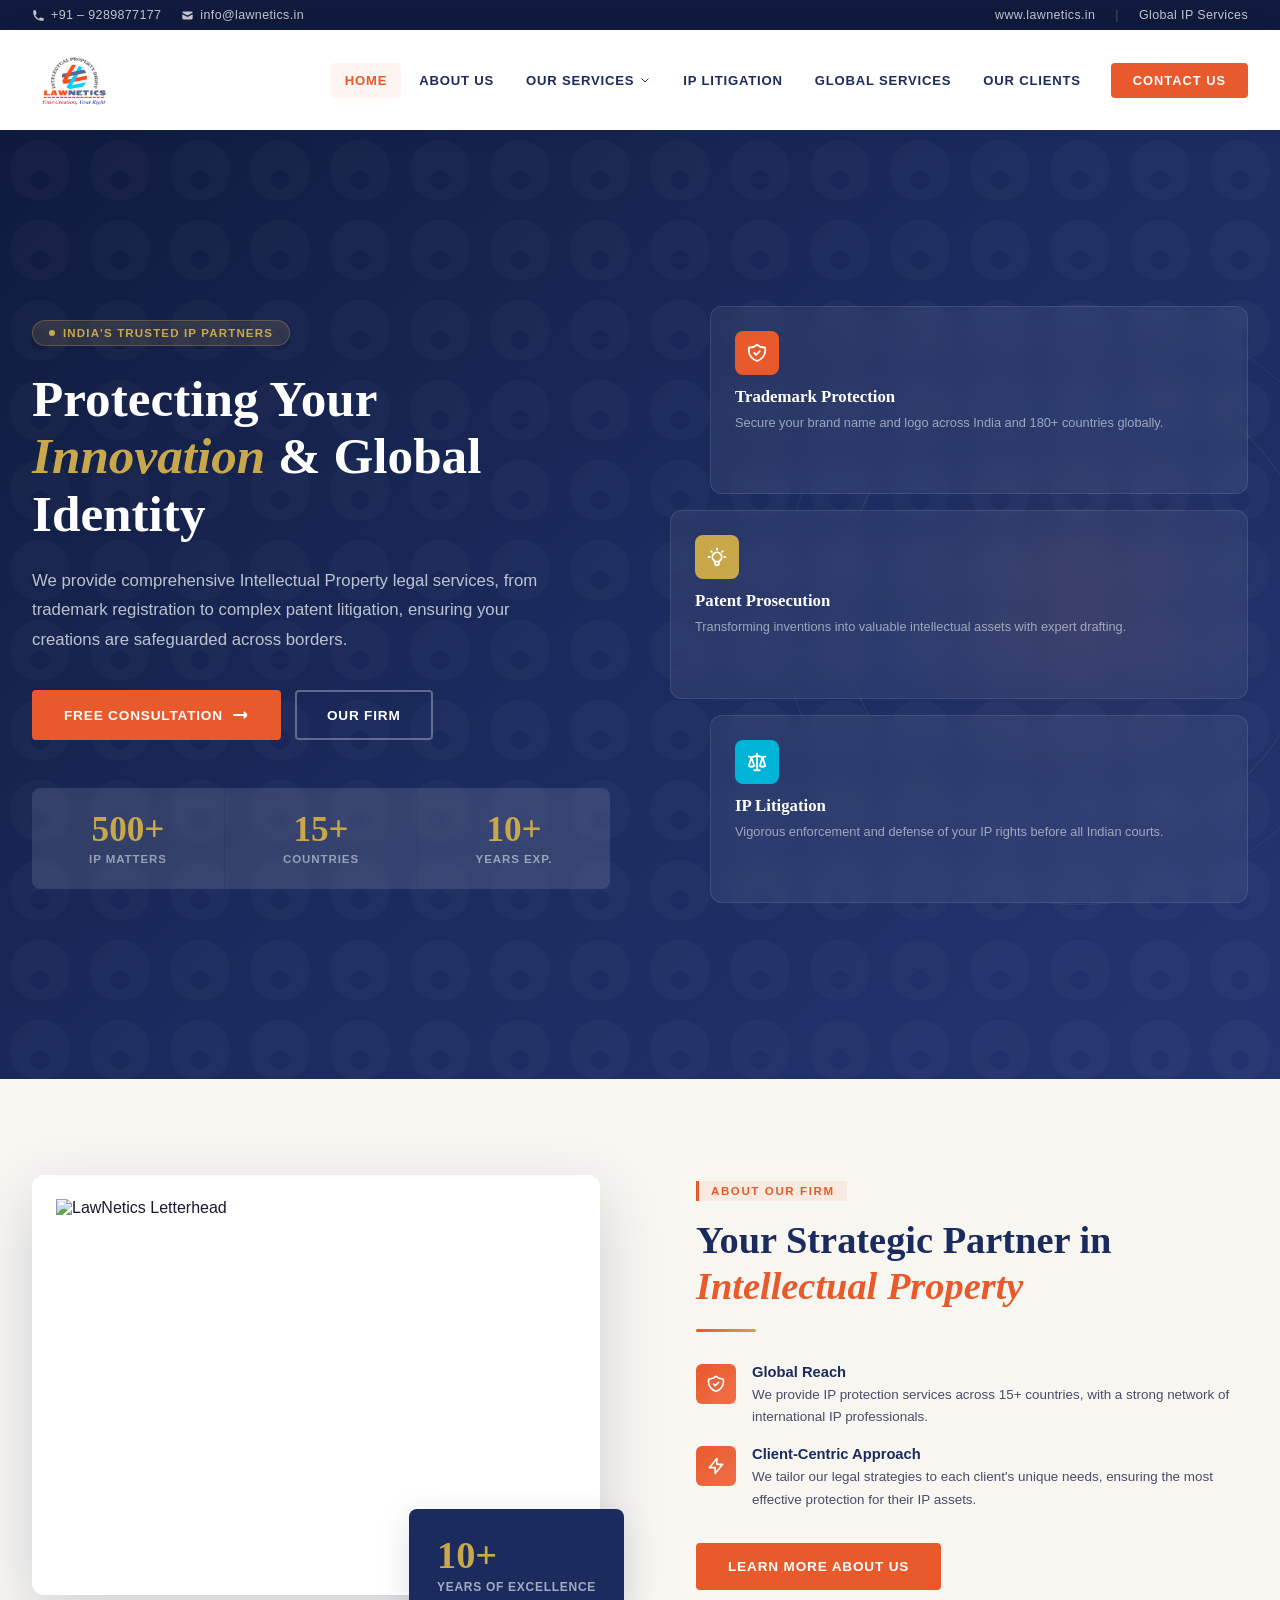
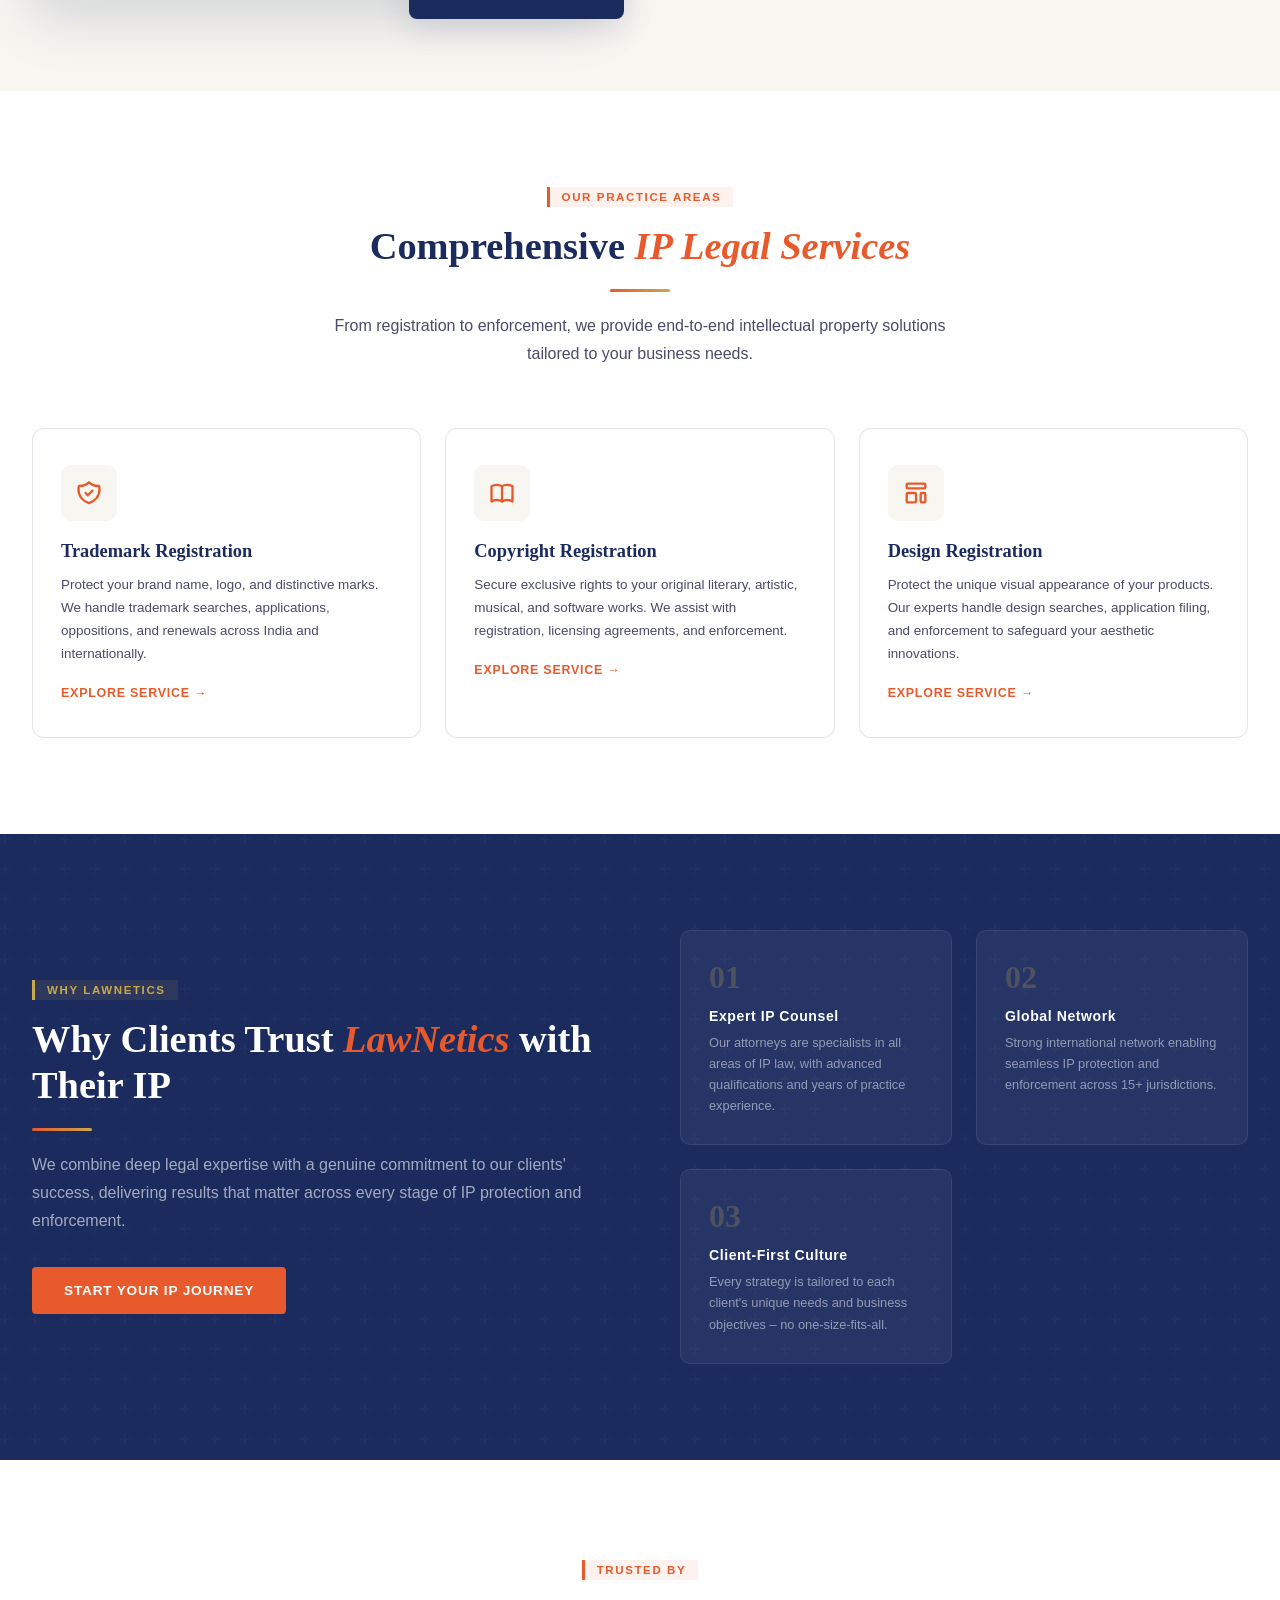
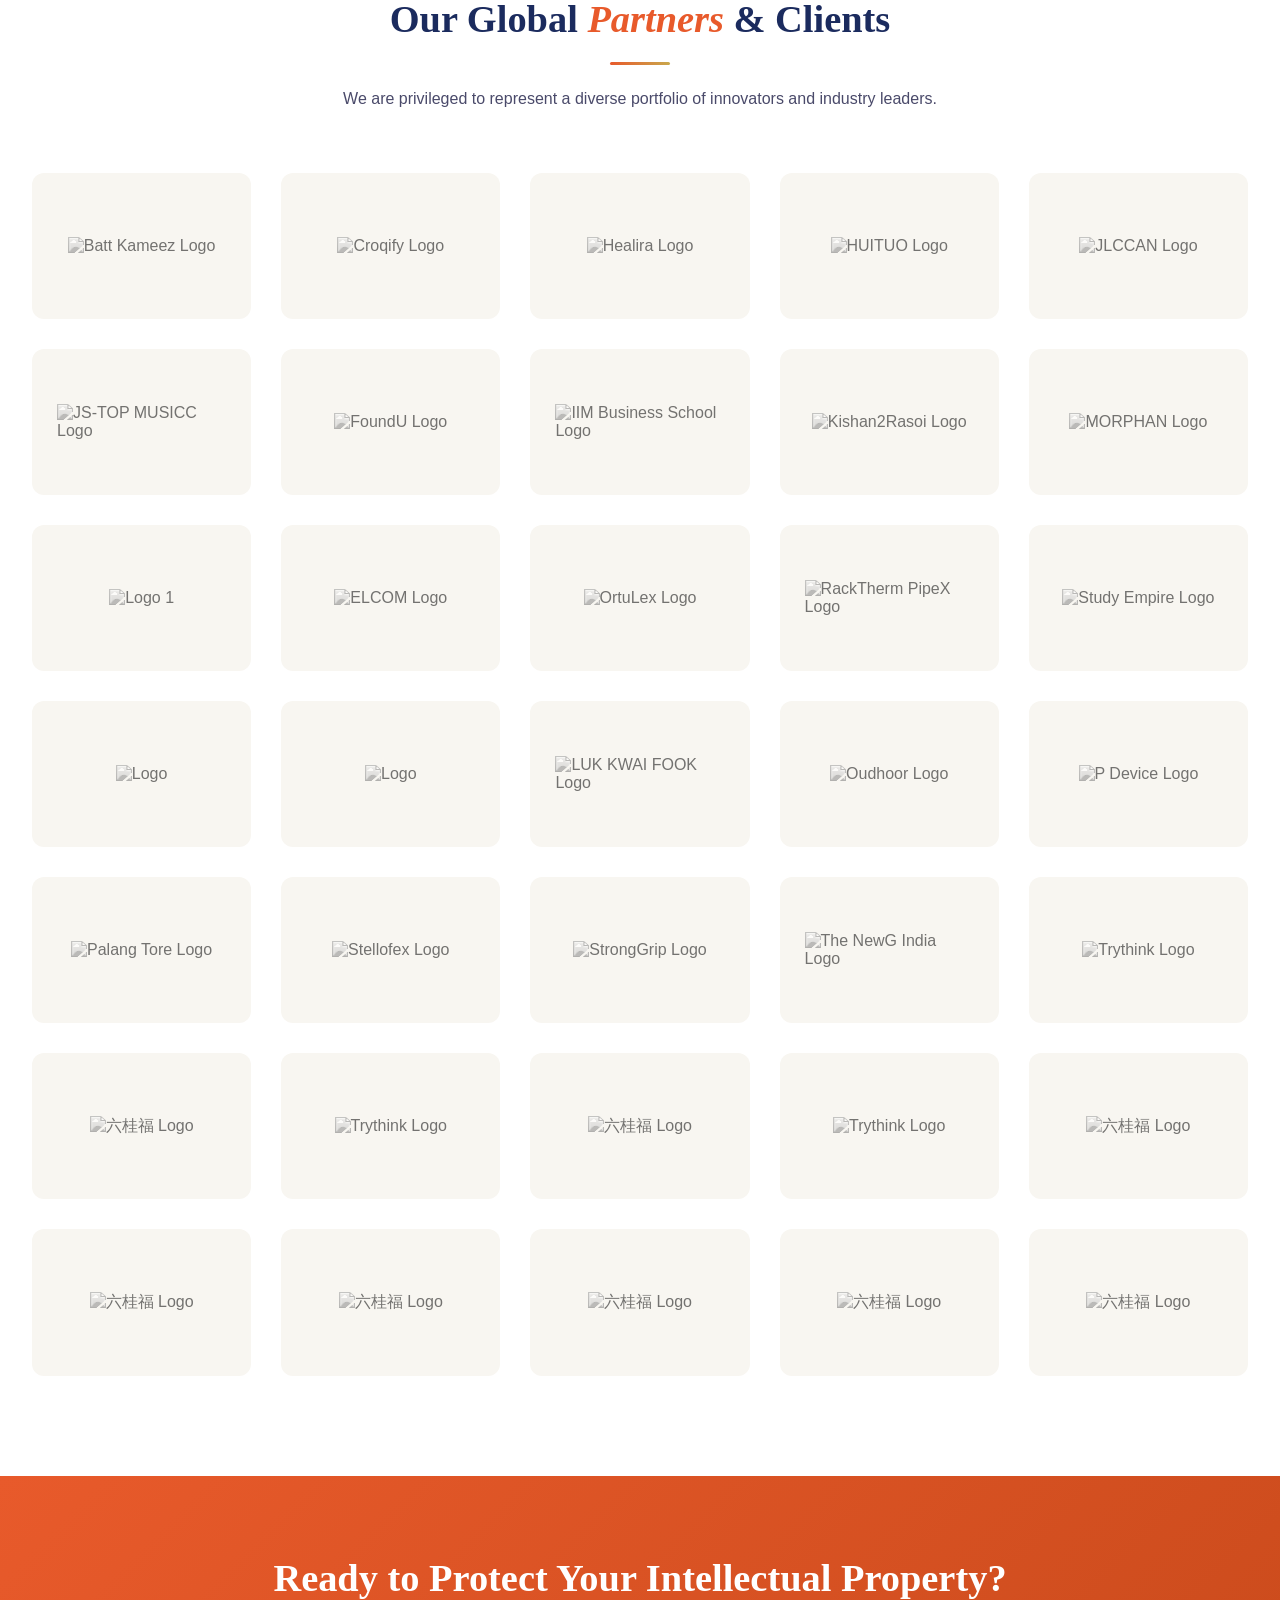
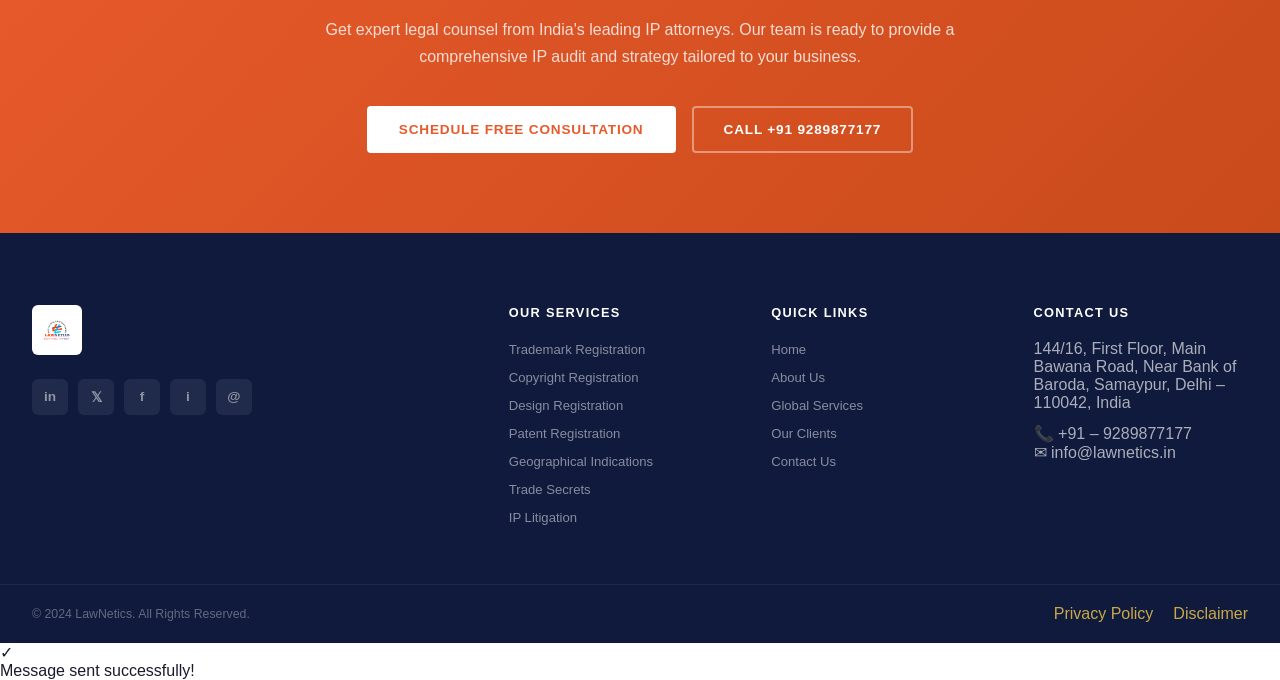
==== commit 60930c81: "refactor: update branding assets, standardize footer layouts, and integrate new global styles and sc" ====
--- a/index.html
+++ b/index.html
@@ -1,4 +1,4 @@
-<!DOCTYPE html>
+﻿<!DOCTYPE html>
 <html lang="en">
 
 <head>
@@ -10,7 +10,6 @@
   <link rel="preconnect" href="https://fonts.googleapis.com">
   <link rel="preconnect" href="https://fonts.gstatic.com" crossorigin>
   <link
-    href="https://fonts.googleapis.com/css2?family=Playfair+Display:ital,wght@0,400;0,600;0,700;0,900;1,400;1,600&family=Raleway:wght@300;400;500;600;700;800&family=Libre+Baskerville:ital,wght@0,400;0,700;1,400&display=swap"
     rel="stylesheet">
   <link rel="stylesheet" href="css/style.css">
 </head>
@@ -40,7 +39,6 @@
         <div class="topbar-item">
           <svg fill="currentColor" viewBox="0 0 20 20">
             <path fill-rule="evenodd"
-              d="M10 18a8 8 0 100-16 8 8 0 000 16zM4.332 8.027a6.012 6.012 0 011.912-2.706C6.512 5.73 6.974 6 7.5 6A1.5 1.5 0 019 7.5V8a2 2 0 004 0 2 2 0 011.523-1.943A5.977 5.977 0 0116 10c0 .34-.028.675-.083 1H15a2 2 0 00-2 2v2.197A5.973 5.973 0 0110 16v-2a2 2 0 00-2-2 2 2 0 01-2-2 2 2 0 00-1.668-1.973z"
               clip-rule="evenodd" />
           </svg>
           <a href="http://www.lawnetics.in" target="_blank">www.lawnetics.in</a>
@@ -55,9 +53,7 @@
   <header>
     <div class="header-inner">
       <div class="logo-wrap" onclick="showPage('home')" style="cursor:pointer">
-        <img
-          src="[data-uri]"
-          alt="LawNetics Logo">
+        <img src="images/logo.png" alt="LawNetics Logo">
       </div>
       <nav>
         <div class="nav-item"><a href="index.html" class="nav-link active">Home</a></div>
@@ -185,7 +181,6 @@
           <div class="about-img-wrap fade-in">
             <div class="about-img-main">
               <img
-                src="[data-uri]"
                 alt="LawNetics Letterhead" onerror="this.style.background='var(--navy)';this.style.height='300px';">
             </div>
             <div class="about-badge-float">
@@ -197,10 +192,7 @@
             <div class="section-label">About Our Firm</div>
             <h2 class="section-title">Your Strategic Partner in <em>Intellectual Property</em></h2>
             <div class="divider"></div>
-            <p style="color:var(--text-mid);line-height:1.8;margin-bottom:24px;">LawNetics is a premier IP law firm
-              dedicated to providing high-quality, strategic legal counsel to innovators, creators, and businesses. With
-              a deep understanding of the evolving IP landscape, we help our clients navigate the complexities of
-              protection, management, and enforcement of their intellectual assets.</p>
+            
             <div class="about-points">
               <div class="about-point">
                 <div class="about-point-icon">
@@ -464,12 +456,10 @@
     <div class="footer-top">
       <div class="footer-grid">
         <div class="footer-brand">
-          <img
-            src="[data-uri]"
-            alt="LawNetics Logo" onerror="this.style.display='none'">
-          <p style="margin-top:4px;">LawNetics is a leading Intellectual Property law firm providing comprehensive legal
-            services in Trademark, Copyright, Patent, Design and IP Litigation across India and globally.</p>
-          <p style="margin-top:12px;font-size:0.8rem;color:rgba(255,255,255,0.35);">Your Creation. Your Right.</p>
+          <img src="images/logo.png" alt="LawNetics Logo" style="height:50px;width:auto;">
+
+          
+          
           <div class="footer-social">
             <a class="social-btn" href="https://linkedin.com/in/lawneticsip" title="LinkedIn">in</a>
             <a class="social-btn" href="https://x.com/LawNeticsIP" title="Twitter">𝕏</a>
@@ -479,7 +469,6 @@
             <a class="social-btn" href="mailto:info@lawnetics.in" title="Email">@</a>
           </div>
         </div>
-
 
         <div class="footer-col">
           <h4>Our Services</h4>
@@ -535,4 +524,4 @@
   <script src="js/main.js"></script>
 </body>
 
-</html>+</html>
--- a/css/style.css
+++ b/css/style.css
@@ -134,7 +134,7 @@
   display: flex;
   align-items: center;
   justify-content: space-between;
-  height: 80px;
+  height: 100px;
 }
 
 .logo-wrap {
@@ -143,7 +143,7 @@
 }
 
 .logo-wrap img {
-  height: 64px;
+  height: 85px;
   width: auto;
   object-fit: contain;
 }
@@ -1055,7 +1055,7 @@
 }
 
 .footer-brand img {
-  height: 72px;
+  height: 95px;
   width: auto;
   object-fit: contain;
   background: white;
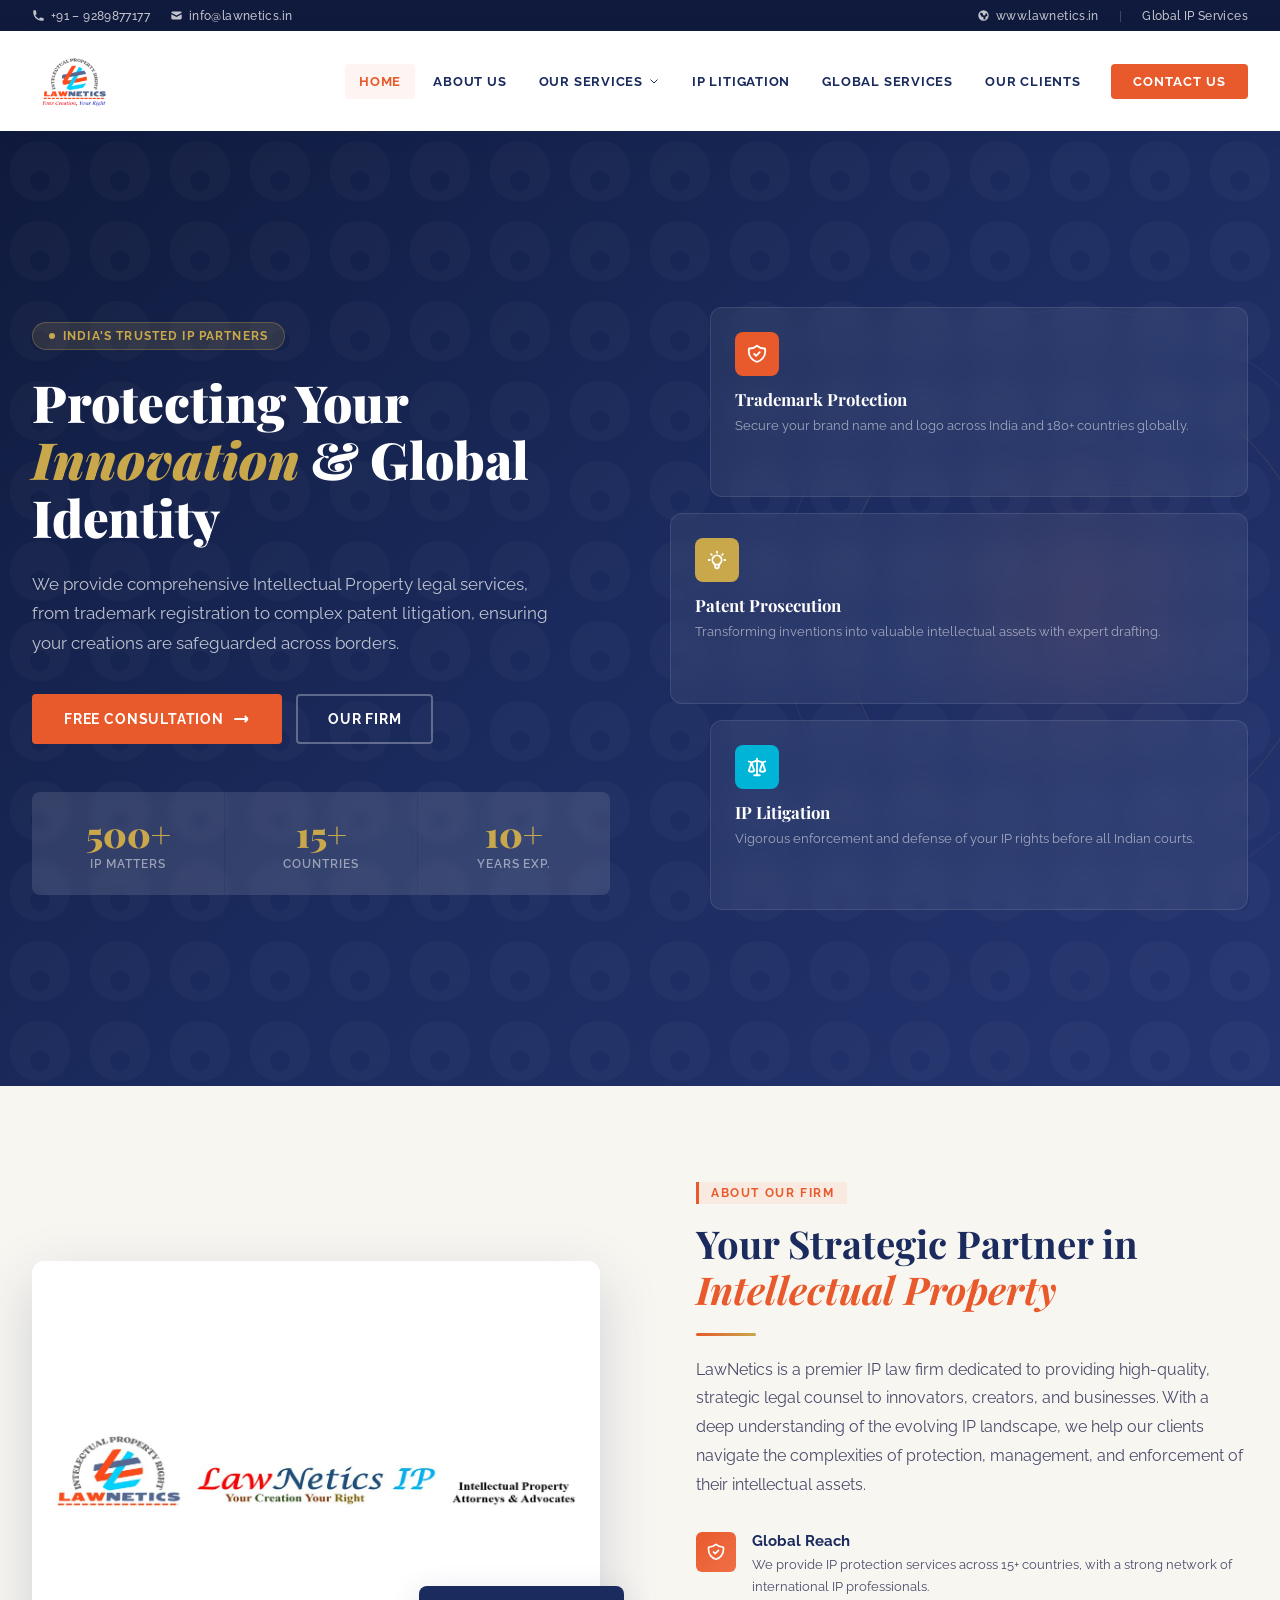
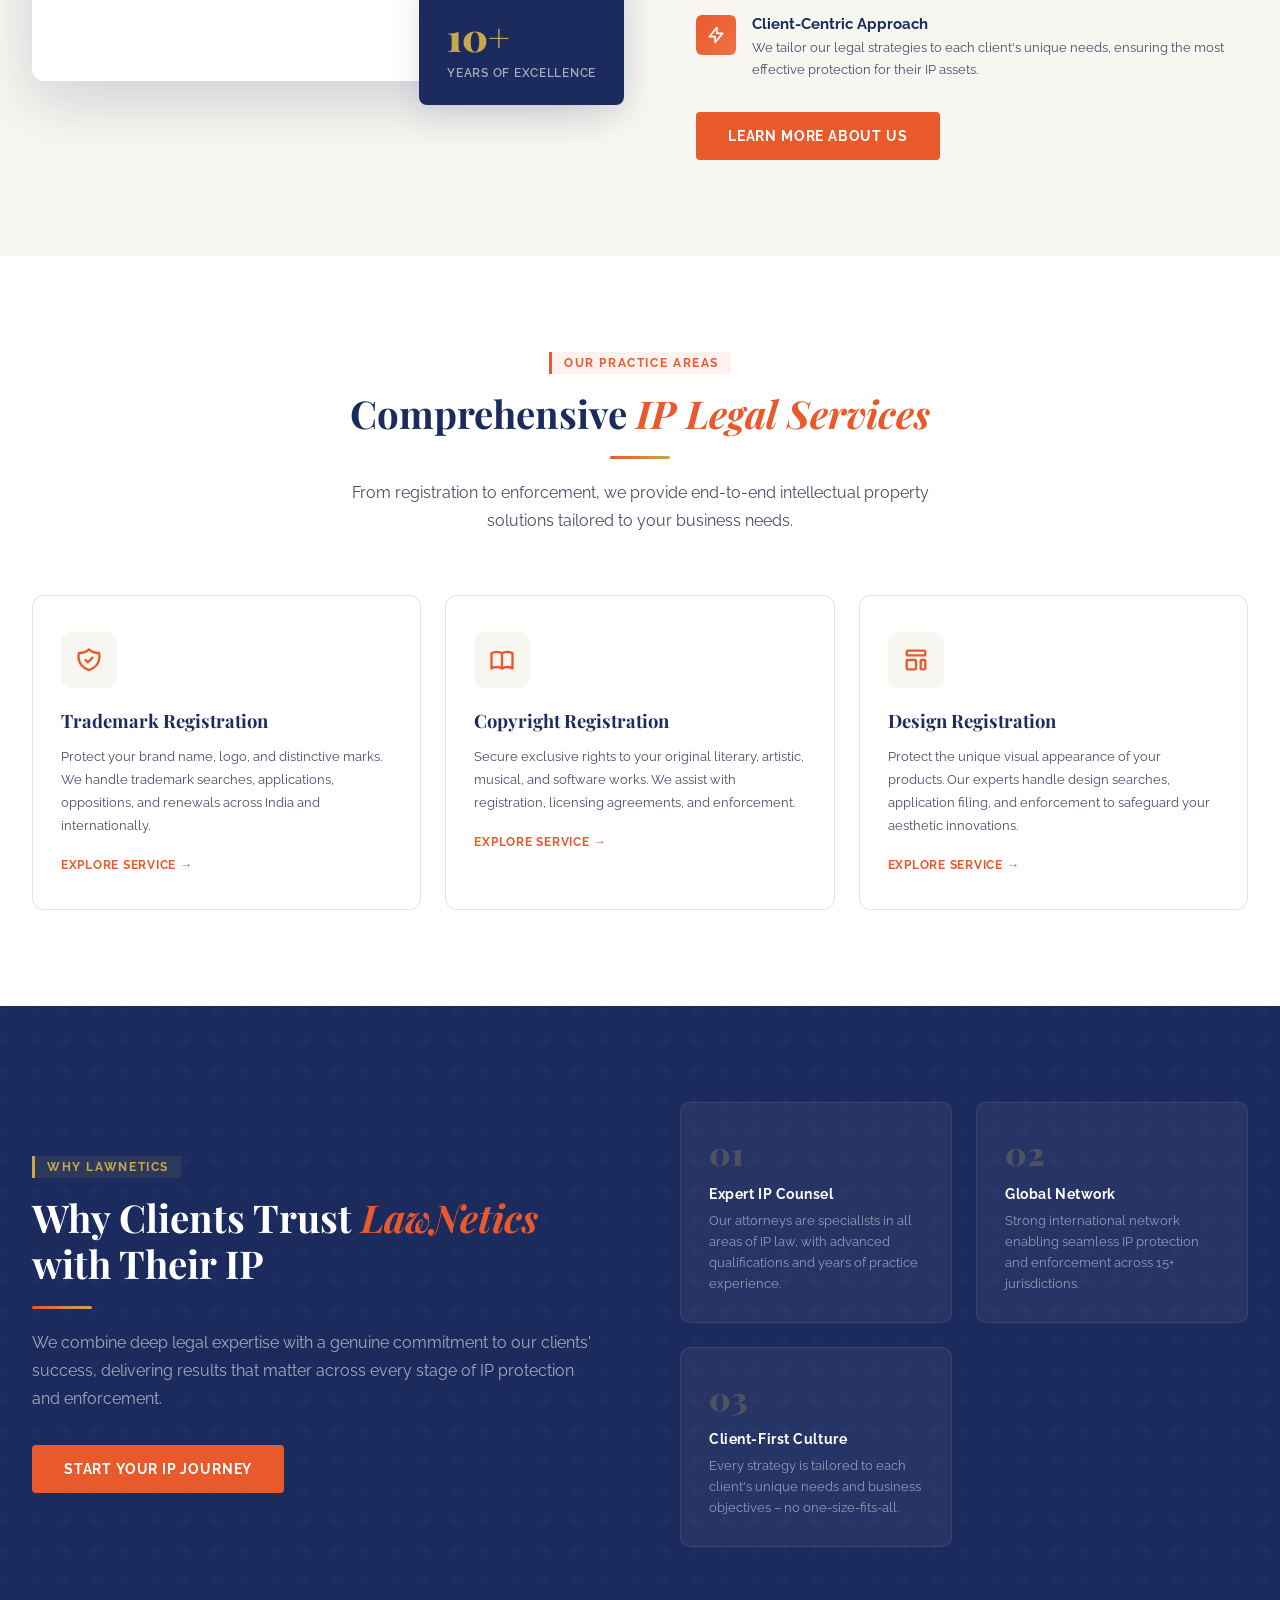
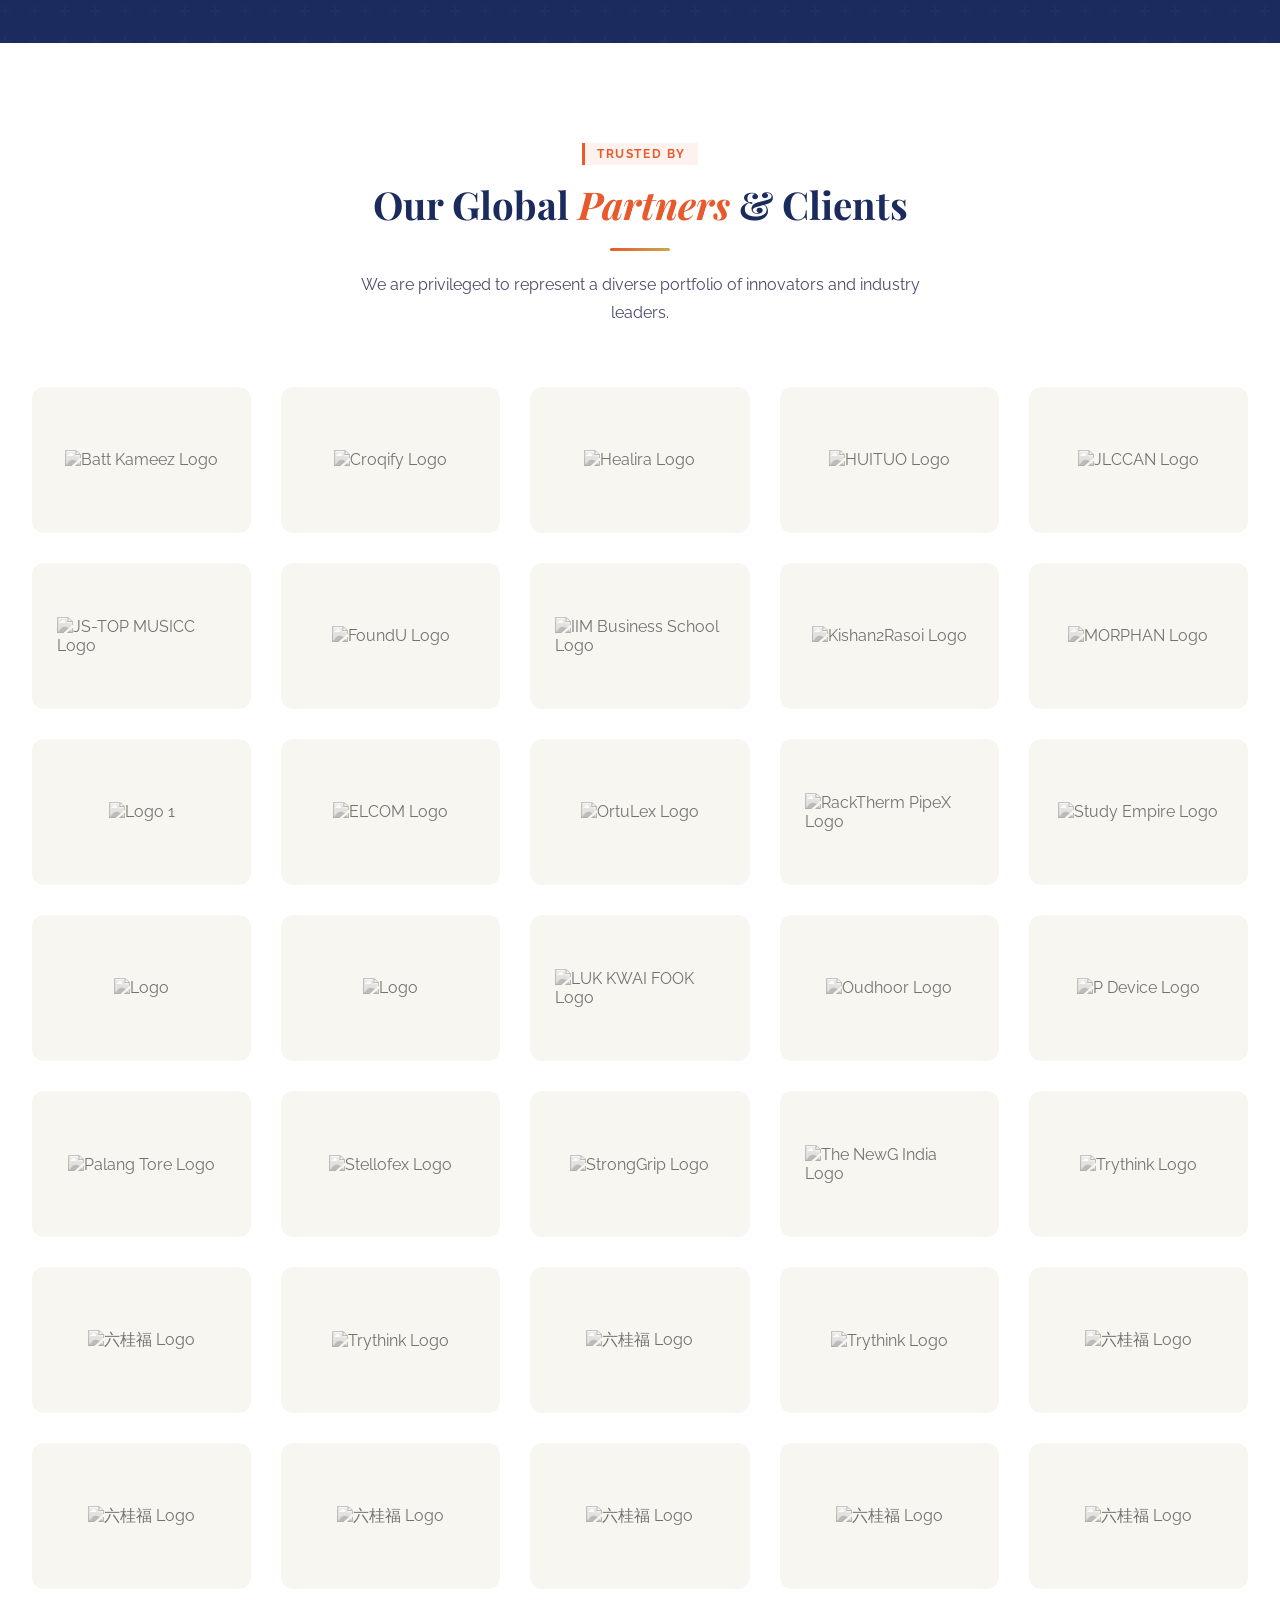
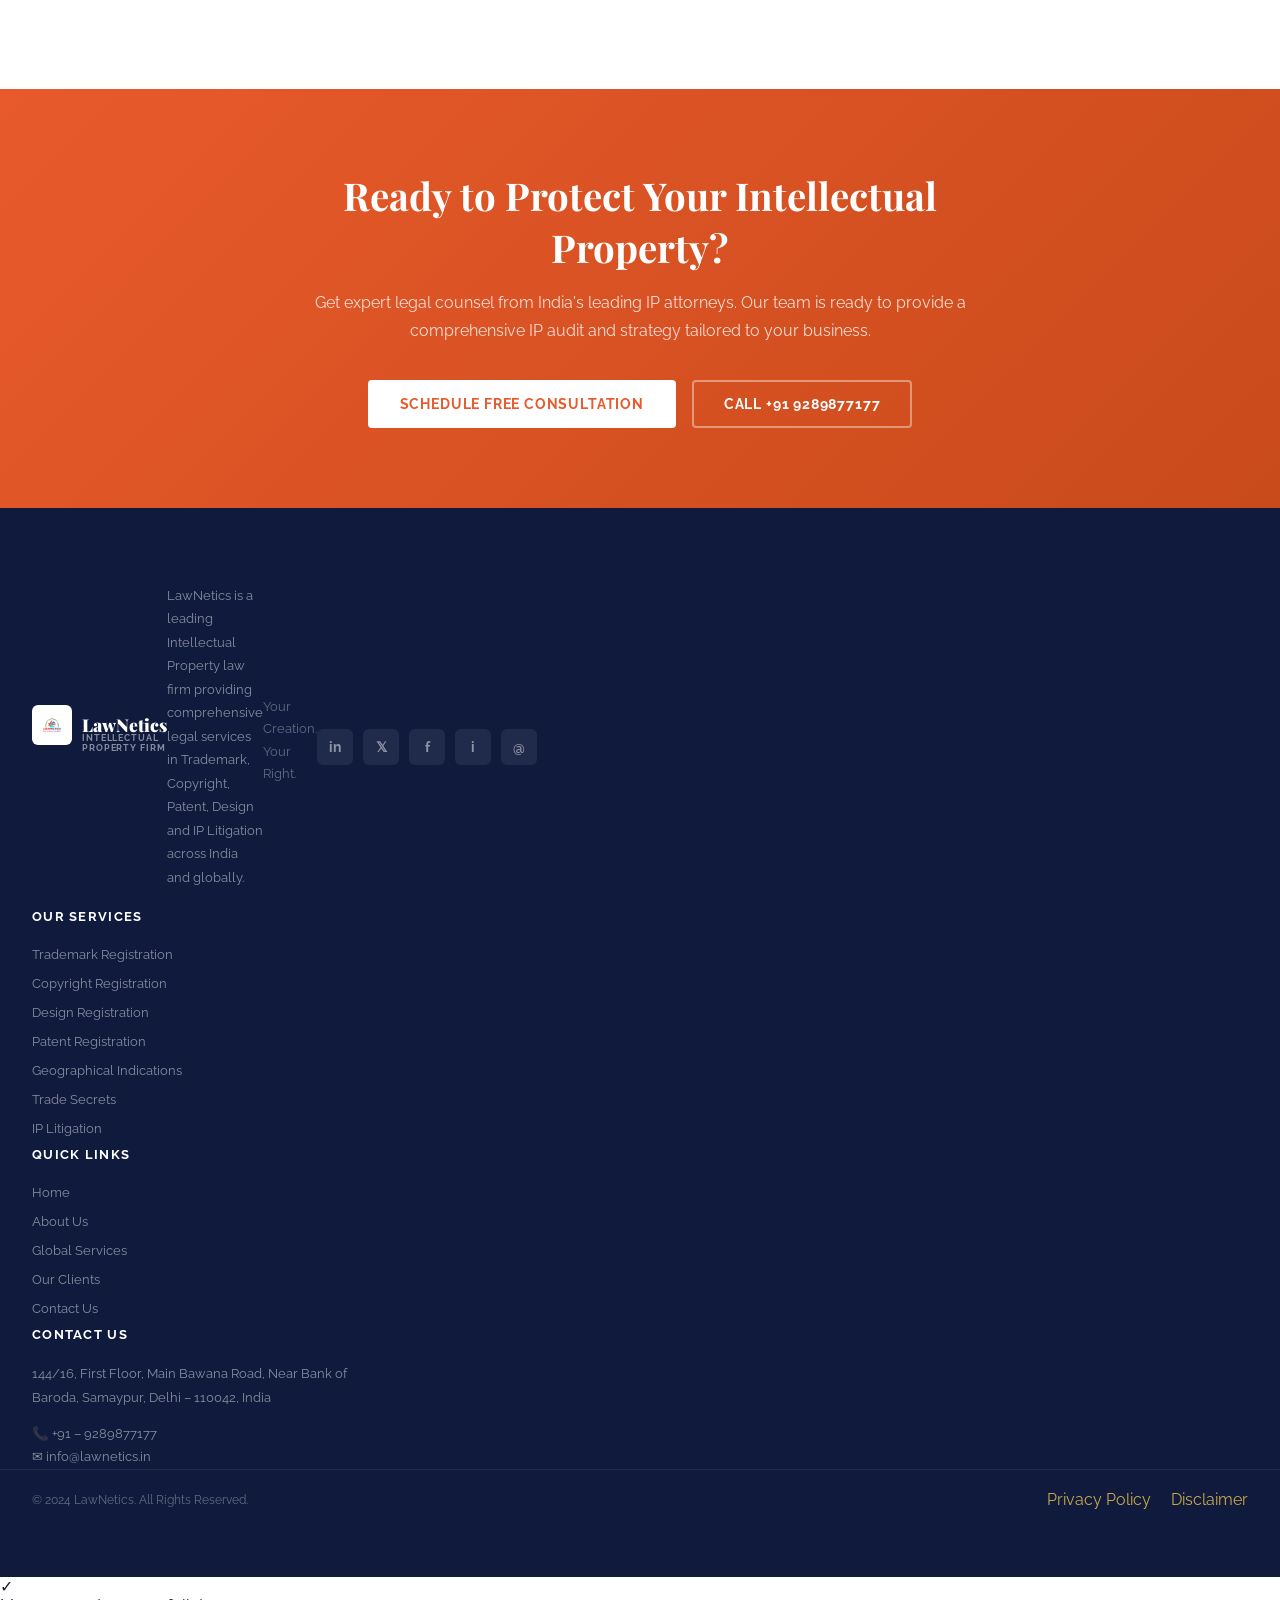
==== commit 56174b38: "refactor: update UI layout with new font and footer styling" ====
--- a/index.html
+++ b/index.html
@@ -1,4 +1,4 @@
-﻿<!DOCTYPE html>
+<!DOCTYPE html>
 <html lang="en">
 
 <head>
@@ -10,6 +10,7 @@
   <link rel="preconnect" href="https://fonts.googleapis.com">
   <link rel="preconnect" href="https://fonts.gstatic.com" crossorigin>
   <link
+    href="https://fonts.googleapis.com/css2?family=Playfair+Display:ital,wght@0,400;0,600;0,700;0,900;1,400;1,600&family=Raleway:wght@300;400;500;600;700;800&family=Libre+Baskerville:ital,wght@0,400;0,700;1,400&display=swap"
     rel="stylesheet">
   <link rel="stylesheet" href="css/style.css">
 </head>
@@ -39,6 +40,7 @@
         <div class="topbar-item">
           <svg fill="currentColor" viewBox="0 0 20 20">
             <path fill-rule="evenodd"
+              d="M10 18a8 8 0 100-16 8 8 0 000 16zM4.332 8.027a6.012 6.012 0 011.912-2.706C6.512 5.73 6.974 6 7.5 6A1.5 1.5 0 019 7.5V8a2 2 0 004 0 2 2 0 011.523-1.943A5.977 5.977 0 0116 10c0 .34-.028.675-.083 1H15a2 2 0 00-2 2v2.197A5.973 5.973 0 0110 16v-2a2 2 0 00-2-2 2 2 0 01-2-2 2 2 0 00-1.668-1.973z"
               clip-rule="evenodd" />
           </svg>
           <a href="http://www.lawnetics.in" target="_blank">www.lawnetics.in</a>
@@ -181,6 +183,7 @@
           <div class="about-img-wrap fade-in">
             <div class="about-img-main">
               <img
+                src="[data-uri]"
                 alt="LawNetics Letterhead" onerror="this.style.background='var(--navy)';this.style.height='300px';">
             </div>
             <div class="about-badge-float">
@@ -192,7 +195,10 @@
             <div class="section-label">About Our Firm</div>
             <h2 class="section-title">Your Strategic Partner in <em>Intellectual Property</em></h2>
             <div class="divider"></div>
-            
+            <p style="color:var(--text-mid);line-height:1.8;margin-bottom:24px;">LawNetics is a premier IP law firm
+              dedicated to providing high-quality, strategic legal counsel to innovators, creators, and businesses. With
+              a deep understanding of the evolving IP landscape, we help our clients navigate the complexities of
+              protection, management, and enforcement of their intellectual assets.</p>
             <div class="about-points">
               <div class="about-point">
                 <div class="about-point-icon">
@@ -456,61 +462,73 @@
     <div class="footer-top">
       <div class="footer-grid">
         <div class="footer-brand">
-          <img src="images/logo.png" alt="LawNetics Logo" style="height:50px;width:auto;">
-
-          
-          
-          <div class="footer-social">
-            <a class="social-btn" href="https://linkedin.com/in/lawneticsip" title="LinkedIn">in</a>
-            <a class="social-btn" href="https://x.com/LawNeticsIP" title="Twitter">𝕏</a>
-            <a class="social-btn" href="https://www.facebook.com/share/1Aun7wYgu8/" title="Facebook">f</a>
-            <a class="social-btn" href="https://www.instagram.com/lawnetics?igsh=MTUwb3ZobTV1Z3BsaA=="
-              title="Instagram">i</a>
-            <a class="social-btn" href="mailto:info@lawnetics.in" title="Email">@</a>
-          </div>
-        </div>
-
-        <div class="footer-col">
-          <h4>Our Services</h4>
-          <ul>
-            <li><a href="trademark.html">Trademark Registration</a></li>
-            <li><a href="copyright.html">Copyright Registration</a></li>
-            <li><a href="design.html">Design Registration</a></li>
-            <li><a href="patent.html">Patent Registration</a></li>
-            <li><a href="gi.html">Geographical Indications</a></li>
-            <li><a href="trade-secret.html">Trade Secrets</a></li>
-            <li><a href="litigation.html">IP Litigation</a></li>
-          </ul>
-        </div>
-        <div class="footer-col">
-          <h4>Quick Links</h4>
-          <ul>
-            <li><a href="index.html">Home</a></li>
-            <li><a href="about.html">About Us</a></li>
-            <li><a href="global.html">Global Services</a></li>
-            <li><a href="clients.html">Our Clients</a></li>
-            <li><a href="contact.html">Contact Us</a></li>
-          </ul>
-        </div>
-        <div class="footer-col">
-          <h4>Contact Us</h4>
-          <div class="footer-contact">
-            <p>144/16, First Floor, Main Bawana Road, Near Bank of Baroda, Samaypur, Delhi – 110042, India</p>
-            <p style="margin-top:12px;">📞 +91 – 9289877177</p>
-            <p>✉ info@lawnetics.in</p>
-          </div>
-        </div>
-      </div>
-    </div>
-    <div class="footer-bottom">
-      <div class="footer-bottom-inner">
-        <p>© 2024 LawNetics. All Rights Reserved.</p>
-        <div style="display:flex;gap:20px;">
-          <a href="#">Privacy Policy</a>
-          <a href="#">Disclaimer</a>
-        </div>
-      </div>
-    </div>
+          <div style="display:flex;align-items:center;margin-bottom:20px;">
+            <img src="images/logo.png" alt="LawNetics Logo" style="height:40px;width:auto;">
+            <div style="margin-left:10px">
+              <div
+                style="font-family:'Playfair Display',serif;font-weight:900;font-size:1.1rem;color:var(--white);line-height:1">
+                LawNetics</div>
+              <div
+                style="font-size:0.55rem;font-weight:700;color:rgba(255,255,255,0.5);letter-spacing:0.1em;text-transform:uppercase;">
+                Intellectual Property Firm</div>
+            </div>
+
+            <p style="margin-top:4px;">LawNetics is a leading Intellectual Property law firm providing comprehensive
+              legal
+              services in Trademark, Copyright, Patent, Design and IP Litigation across India and globally.</p>
+            <p style="margin-top:12px;font-size:0.8rem;color:rgba(255,255,255,0.35);">Your Creation. Your Right.</p>
+            <div class="footer-social">
+              <a class="social-btn" href="https://linkedin.com/in/lawneticsip" title="LinkedIn">in</a>
+              <a class="social-btn" href="https://x.com/LawNeticsIP" title="Twitter">𝕏</a>
+              <a class="social-btn" href="https://www.facebook.com/share/1Aun7wYgu8/" title="Facebook">f</a>
+              <a class="social-btn" href="https://www.instagram.com/lawnetics?igsh=MTUwb3ZobTV1Z3BsaA=="
+                title="Instagram">i</a>
+              <a class="social-btn" href="mailto:info@lawnetics.in" title="Email">@</a>
+            </div>
+          </div>
+
+
+          <div class="footer-col">
+            <h4>Our Services</h4>
+            <ul>
+              <li><a href="trademark.html">Trademark Registration</a></li>
+              <li><a href="copyright.html">Copyright Registration</a></li>
+              <li><a href="design.html">Design Registration</a></li>
+              <li><a href="patent.html">Patent Registration</a></li>
+              <li><a href="gi.html">Geographical Indications</a></li>
+              <li><a href="trade-secret.html">Trade Secrets</a></li>
+              <li><a href="litigation.html">IP Litigation</a></li>
+            </ul>
+          </div>
+          <div class="footer-col">
+            <h4>Quick Links</h4>
+            <ul>
+              <li><a href="index.html">Home</a></li>
+              <li><a href="about.html">About Us</a></li>
+              <li><a href="global.html">Global Services</a></li>
+              <li><a href="clients.html">Our Clients</a></li>
+              <li><a href="contact.html">Contact Us</a></li>
+            </ul>
+          </div>
+          <div class="footer-col">
+            <h4>Contact Us</h4>
+            <div class="footer-contact">
+              <p>144/16, First Floor, Main Bawana Road, Near Bank of Baroda, Samaypur, Delhi – 110042, India</p>
+              <p style="margin-top:12px;">📞 +91 – 9289877177</p>
+              <p>✉ info@lawnetics.in</p>
+            </div>
+          </div>
+        </div>
+      </div>
+      <div class="footer-bottom">
+        <div class="footer-bottom-inner">
+          <p>© 2024 LawNetics. All Rights Reserved.</p>
+          <div style="display:flex;gap:20px;">
+            <a href="#">Privacy Policy</a>
+            <a href="#">Disclaimer</a>
+          </div>
+        </div>
+      </div>
   </footer>
 
   <!-- TOAST -->
@@ -524,4 +542,4 @@
   <script src="js/main.js"></script>
 </body>
 
-</html>
+</html>
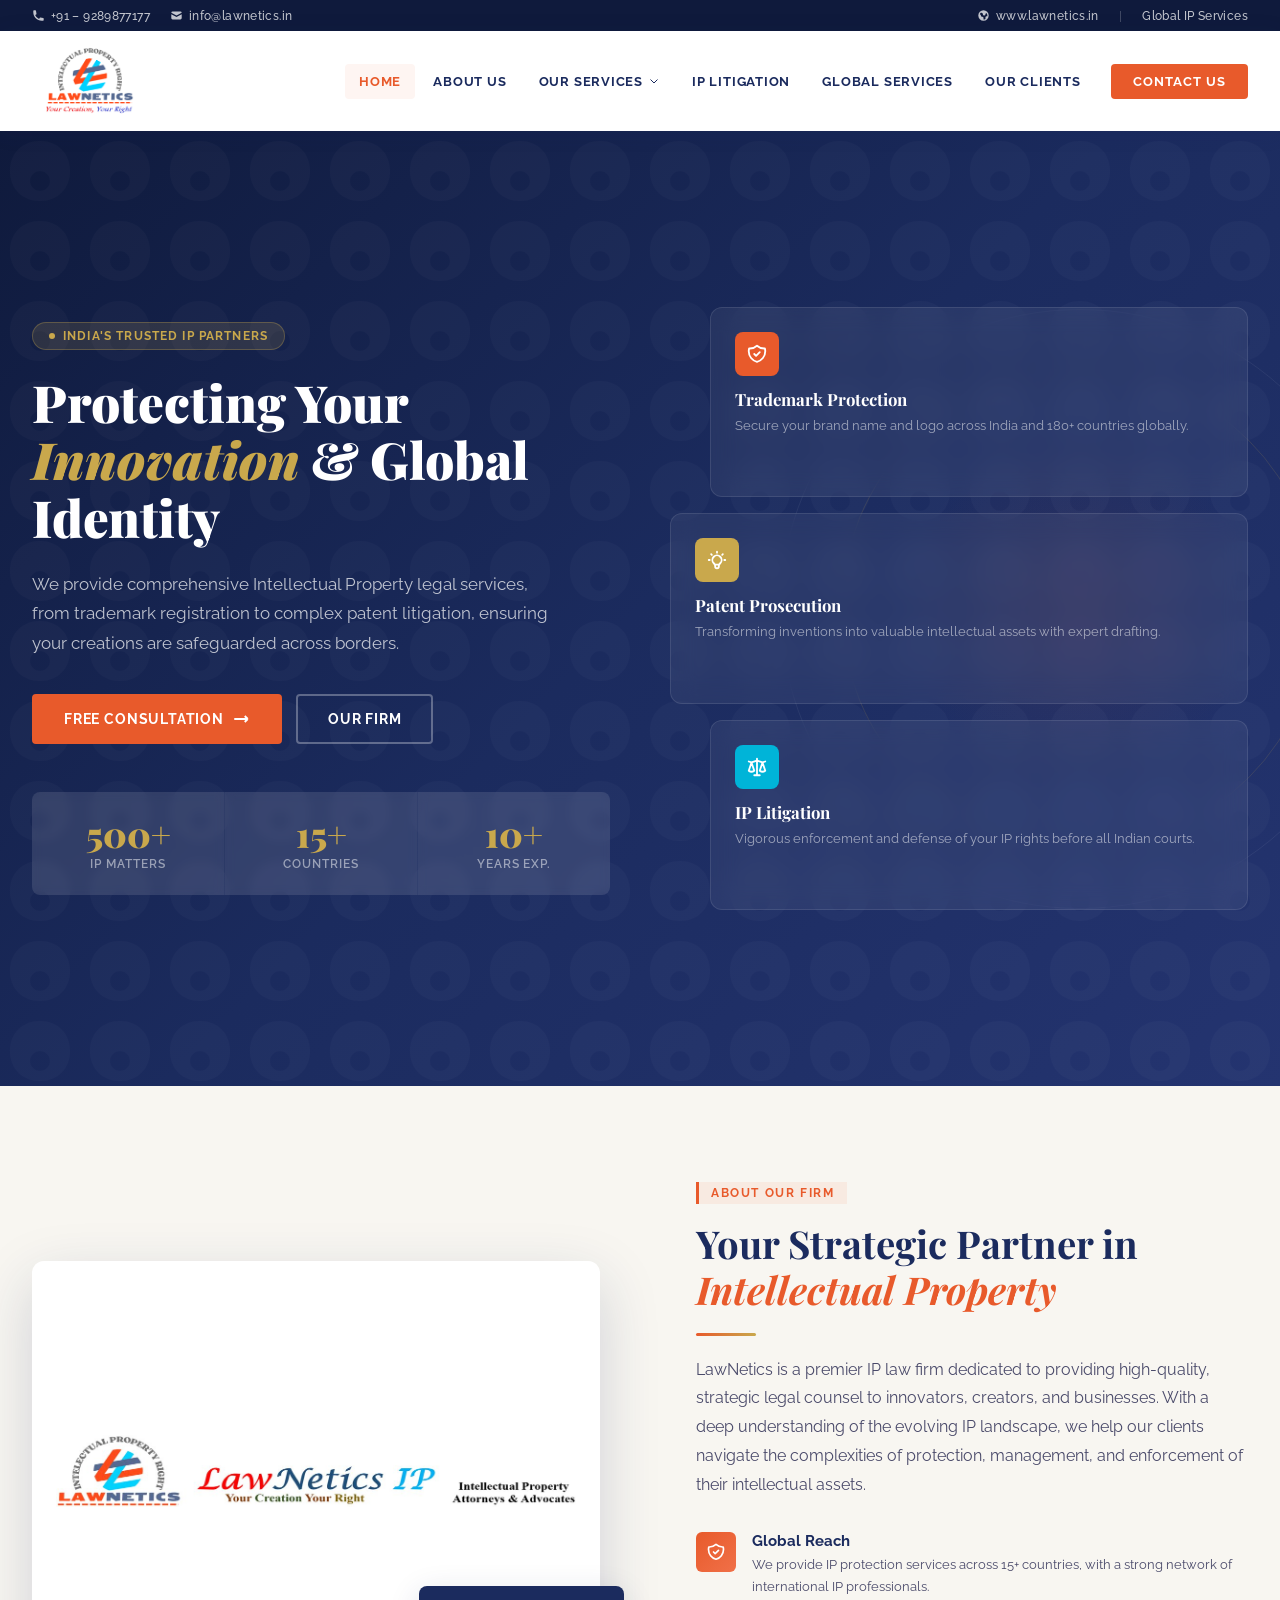
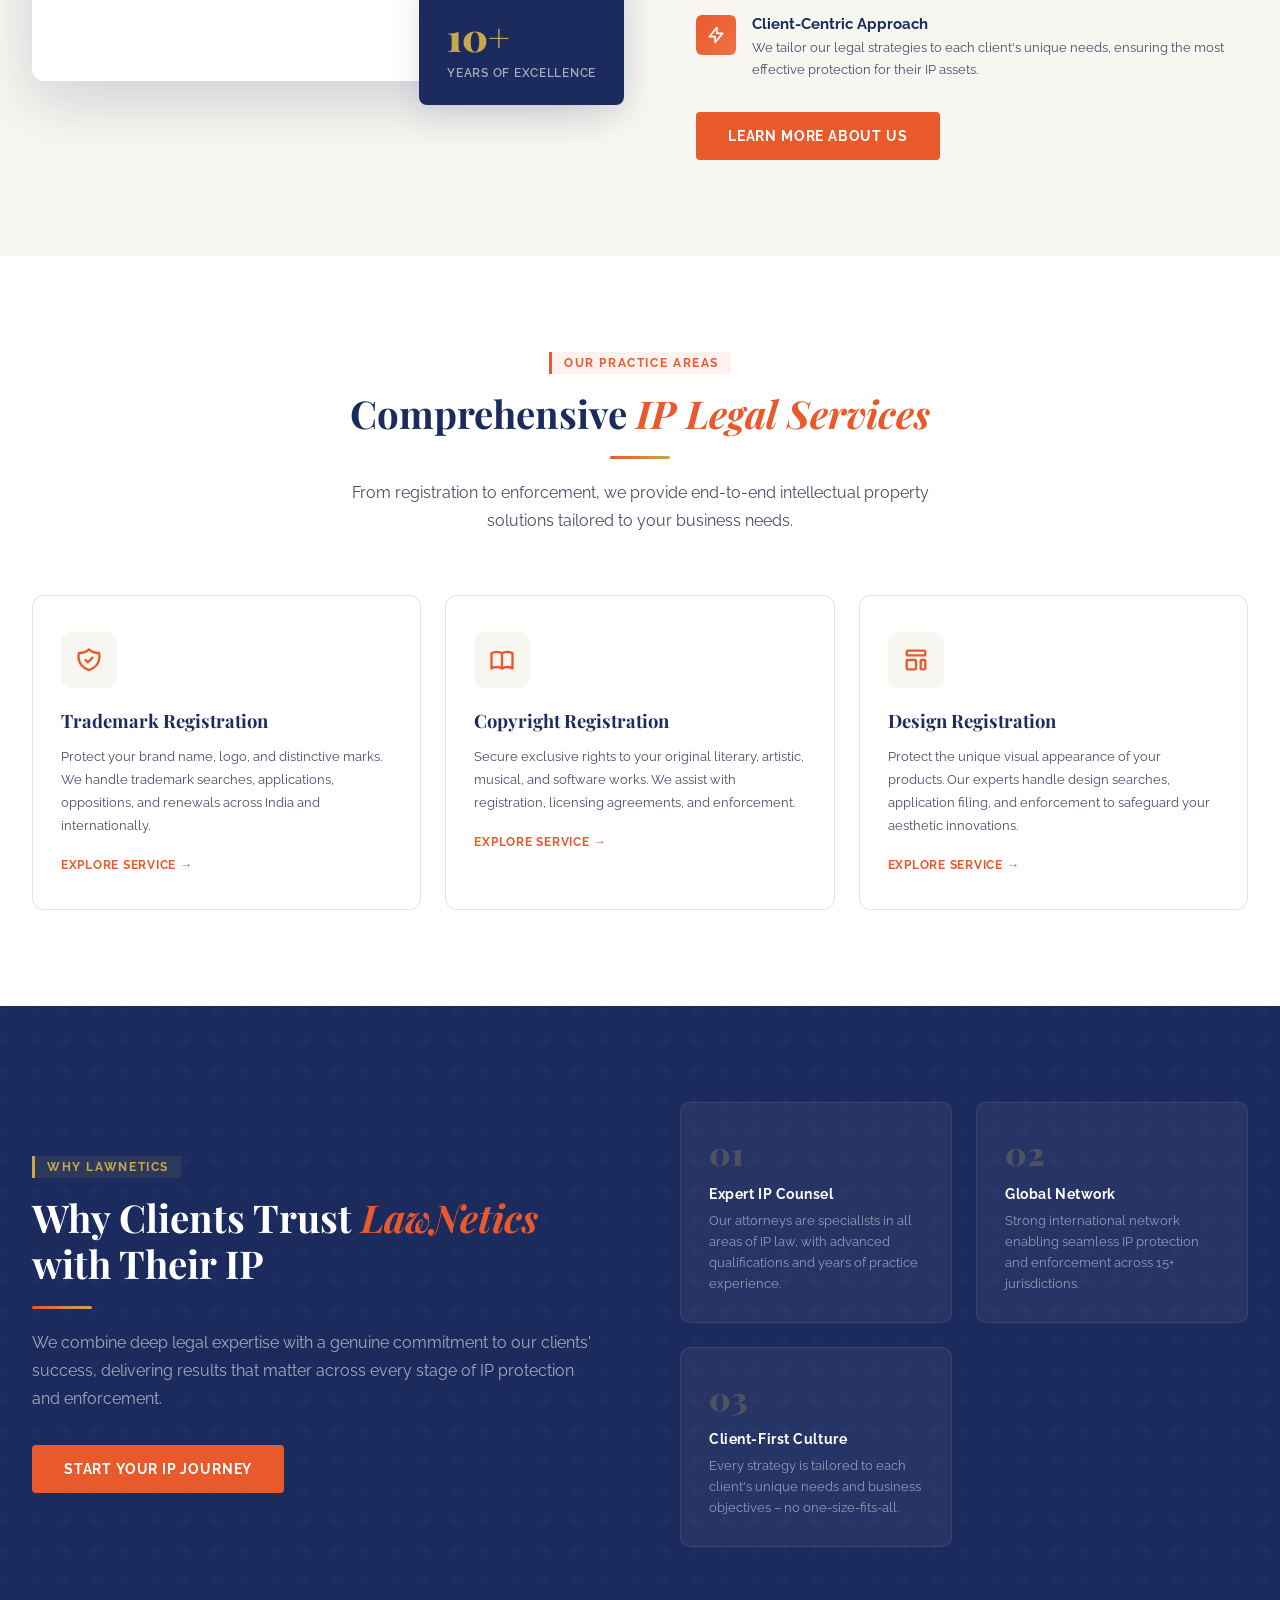
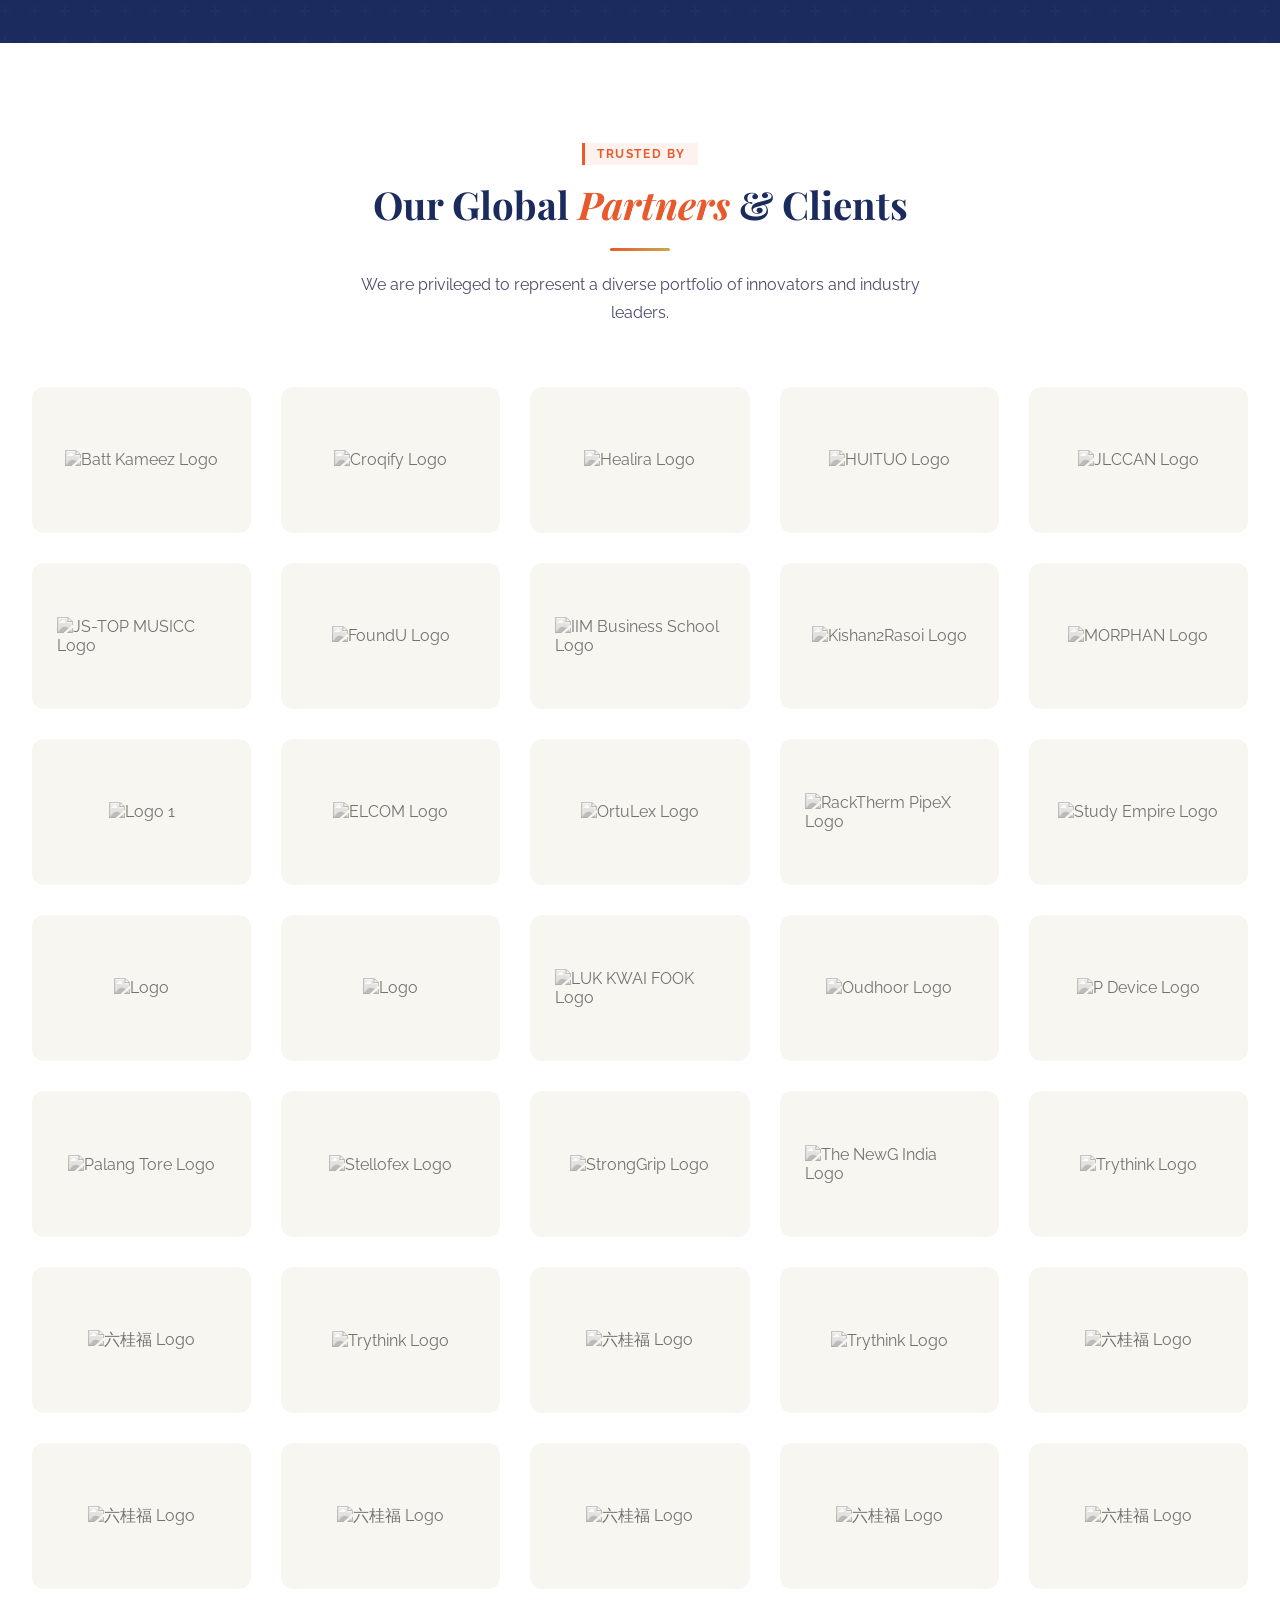
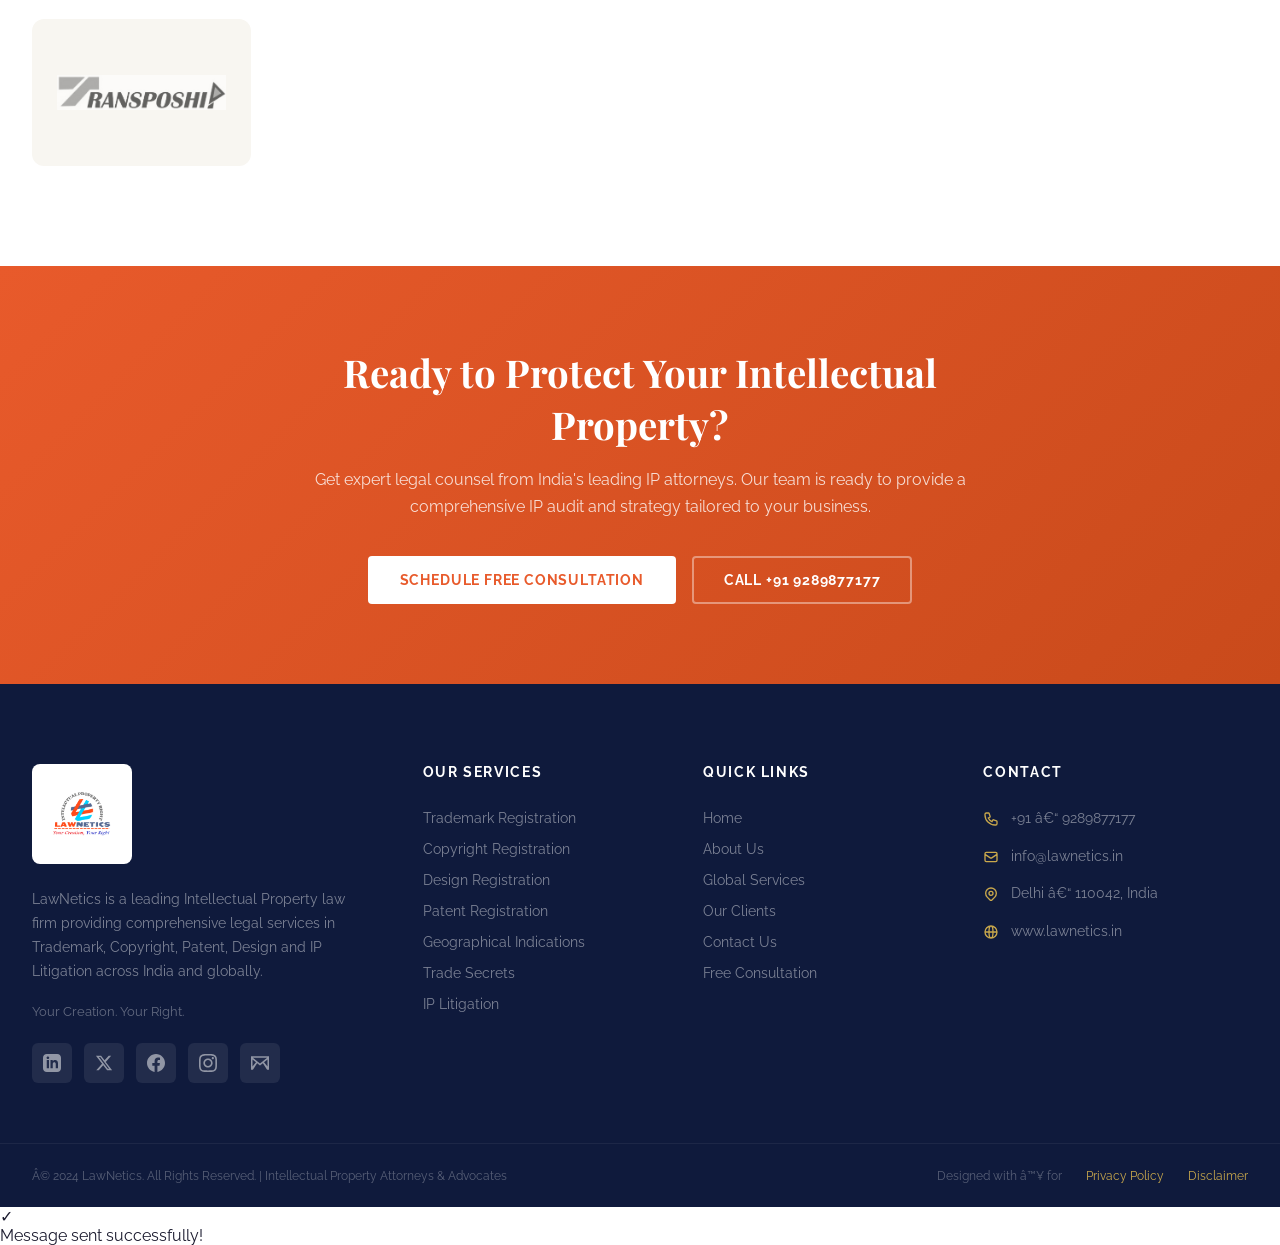
==== commit 07e54cda: "feat: implement global CSS framework, site-wide assets, and refactor layout templates" ====
--- a/index.html
+++ b/index.html
@@ -1,7 +1,8 @@
-<!DOCTYPE html>
+﻿<!DOCTYPE html>
 <html lang="en">
 
 <head>
+  <meta name="google-site-verification" content="eew-2YPhOJBOebMndsCwSZj5D-81QFe-ZEsrE2IcGGk" />
   <meta charset="UTF-8">
   <meta name="viewport" content="width=device-width, initial-scale=1.0">
   <title>LawNetics – Intellectual Property Attorneys & Advocates</title>
@@ -437,6 +438,8 @@
           <div class="logo-card"><img
               src="https://res.cloudinary.com/dxe7tbjnb/image/upload/v1777131280/%E5%85%AD%E6%A1%82%E7%A6%8F_y1etn1.jpg"
               alt="六桂福 Logo"></div>
+
+          <div class="logo-card"><img src="images/ransposhi.jpeg" alt="ransposhi"></div>
         </div>
 
       </div>
@@ -457,79 +460,108 @@
     </div>
   </div>
 
-  <!-- FOOTER -->
+      <!-- FOOTER -->
   <footer>
     <div class="footer-top">
       <div class="footer-grid">
         <div class="footer-brand">
-          <div style="display:flex;align-items:center;margin-bottom:20px;">
-            <img src="images/logo.png" alt="LawNetics Logo" style="height:40px;width:auto;">
-            <div style="margin-left:10px">
-              <div
-                style="font-family:'Playfair Display',serif;font-weight:900;font-size:1.1rem;color:var(--white);line-height:1">
-                LawNetics</div>
-              <div
-                style="font-size:0.55rem;font-weight:700;color:rgba(255,255,255,0.5);letter-spacing:0.1em;text-transform:uppercase;">
-                Intellectual Property Firm</div>
-            </div>
-
-            <p style="margin-top:4px;">LawNetics is a leading Intellectual Property law firm providing comprehensive
-              legal
-              services in Trademark, Copyright, Patent, Design and IP Litigation across India and globally.</p>
-            <p style="margin-top:12px;font-size:0.8rem;color:rgba(255,255,255,0.35);">Your Creation. Your Right.</p>
-            <div class="footer-social">
-              <a class="social-btn" href="https://linkedin.com/in/lawneticsip" title="LinkedIn">in</a>
-              <a class="social-btn" href="https://x.com/LawNeticsIP" title="Twitter">𝕏</a>
-              <a class="social-btn" href="https://www.facebook.com/share/1Aun7wYgu8/" title="Facebook">f</a>
-              <a class="social-btn" href="https://www.instagram.com/lawnetics?igsh=MTUwb3ZobTV1Z3BsaA=="
-                title="Instagram">i</a>
-              <a class="social-btn" href="mailto:info@lawnetics.in" title="Email">@</a>
-            </div>
-          </div>
-
-
-          <div class="footer-col">
-            <h4>Our Services</h4>
-            <ul>
-              <li><a href="trademark.html">Trademark Registration</a></li>
-              <li><a href="copyright.html">Copyright Registration</a></li>
-              <li><a href="design.html">Design Registration</a></li>
-              <li><a href="patent.html">Patent Registration</a></li>
-              <li><a href="gi.html">Geographical Indications</a></li>
-              <li><a href="trade-secret.html">Trade Secrets</a></li>
-              <li><a href="litigation.html">IP Litigation</a></li>
-            </ul>
-          </div>
-          <div class="footer-col">
-            <h4>Quick Links</h4>
-            <ul>
-              <li><a href="index.html">Home</a></li>
-              <li><a href="about.html">About Us</a></li>
-              <li><a href="global.html">Global Services</a></li>
-              <li><a href="clients.html">Our Clients</a></li>
-              <li><a href="contact.html">Contact Us</a></li>
-            </ul>
-          </div>
-          <div class="footer-col">
-            <h4>Contact Us</h4>
-            <div class="footer-contact">
-              <p>144/16, First Floor, Main Bawana Road, Near Bank of Baroda, Samaypur, Delhi – 110042, India</p>
-              <p style="margin-top:12px;">📞 +91 – 9289877177</p>
-              <p>✉ info@lawnetics.in</p>
-            </div>
-          </div>
-        </div>
-      </div>
-      <div class="footer-bottom">
-        <div class="footer-bottom-inner">
-          <p>© 2024 LawNetics. All Rights Reserved.</p>
-          <div style="display:flex;gap:20px;">
-            <a href="#">Privacy Policy</a>
-            <a href="#">Disclaimer</a>
-          </div>
-        </div>
-      </div>
+          <div class="footer-logo-box">
+            <img src="images/logo.png" alt="LawNetics Logo">
+          </div>
+          <p>LawNetics is a leading Intellectual Property law firm providing comprehensive legal services in Trademark,
+            Copyright, Patent, Design and IP Litigation across India and globally.</p>
+          <div class="footer-tagline">Your Creation. Your Right.</div>
+          <div class="footer-social">
+            <a class="social-btn" href="https://linkedin.com/in/lawneticsip" title="LinkedIn">
+              <svg viewBox="0 0 24 24"><path d="M19 0h-14c-2.761 0-5 2.239-5 5v14c0 2.761 2.239 5 5 5h14c2.762 0 5-2.239 5-5v-14c0-2.761-2.238-5-5-5zm-11 19h-3v-11h3v11zm-1.5-12.268c-.966 0-1.75-.79-1.75-1.764s.784-1.764 1.75-1.764 1.75.79 1.75 1.764-.783 1.764-1.75 1.764zm13.5 12.268h-3v-5.604c0-3.368-4-3.113-4 0v5.604h-3v-11h3v1.765c1.396-2.586 7-2.777 7 2.476v6.759z"/></svg>
+            </a>
+            <a class="social-btn" href="https://x.com/LawNeticsIP" title="Twitter">
+              <svg viewBox="0 0 24 24"><path d="M18.244 2.25h3.308l-7.227 8.26 8.502 11.24H16.17l-5.214-6.817L4.99 21.75H1.68l7.73-8.835L1.254 2.25H8.08l4.713 6.231zm-1.161 17.52h1.833L7.084 4.126H5.117z"/></svg>
+            </a>
+            <a class="social-btn" href="https://www.facebook.com/share/1Aun7wYgu8/" title="Facebook">
+              <svg viewBox="0 0 24 24"><path d="M24 12.073c0-6.627-5.373-12-12-12s-12 5.373-12 12c0 5.99 4.388 10.954 10.125 11.854v-8.385H7.078v-3.469h3.047V9.43c0-3.007 1.792-4.669 4.533-4.669 1.312 0 2.686.235 2.686.235v2.953H15.83c-1.491 0-1.956.925-1.956 1.874v2.25h3.328l-.532 3.469h-2.796v8.385C19.612 23.027 24 18.062 24 12.073z"/></svg>
+            </a>
+            <a class="social-btn" href="https://www.instagram.com/lawnetics?igsh=MTUwb3ZobTV1Z3BsaA==" title="Instagram">
+              <svg viewBox="0 0 24 24"><path d="M12 2.163c3.204 0 3.584.012 4.85.07 3.252.148 4.771 1.691 4.919 4.919.058 1.265.069 1.645.069 4.849 0 3.205-.012 3.584-.069 4.849-.149 3.225-1.664 4.771-4.919 4.919-1.266.058-1.644.07-4.85.07-3.204 0-3.584-.012-4.849-.07-3.26-.149-4.771-1.699-4.919-4.92-.058-1.265-.07-1.644-.07-4.849 0-3.204.013-3.583.07-4.849.149-3.227 1.664-4.771 4.919-4.919 1.266-.057 1.645-.069 4.849-.069zm0-2.163c-3.259 0-3.667.014-4.947.072-4.358.2-6.78 2.618-6.98 6.98-.059 1.281-.073 1.689-.073 4.948 0 3.259.014 3.668.072 4.948.2 4.358 2.618 6.78 6.98 6.98 1.281.058 1.689.072 4.948.072 3.259 0 3.668-.014 4.948-.072 4.354-.2 6.782-2.618 6.979-6.98.059-1.28.073-1.689.073-4.948 0-3.259-.014-3.667-.072-4.947-.196-4.354-2.617-6.78-6.979-6.98-1.281-.059-1.69-.073-4.949-.073zm0 5.838c-3.403 0-6.162 2.759-6.162 6.162s2.759 6.163 6.162 6.163 6.162-2.759 6.162-6.163-2.759-6.162-6.162-6.162zm0 10.162c-2.209 0-4-1.79-4-4 0-2.209 1.791-4 4-4s4 1.791 4 4c0 2.21-1.791 4-4 4zm6.406-11.845c-.796 0-1.441.645-1.441 1.44s.645 1.44 1.441 1.44c.795 0 1.439-.645 1.439-1.44s-.644-1.44-1.439-1.44z"/></svg>
+            </a>
+            <a class="social-btn" href="mailto:info@lawnetics.in" title="Email">
+              <svg viewBox="0 0 24 24"><path d="M0 3v18h24v-18h-24zm6.623 7.929l-4.623 5.712v-9.458l4.623 3.746zm-4.141-5.929h19.035l-9.517 7.713-9.518-7.713zm5.694 7.188l3.824 3.099l3.83-3.104 5.612 8.818h-18.895l5.629-8.813zm9.201-1.259l4.623-3.746v9.458l-4.623-5.712z"/></svg>
+            </a>
+          </div>
+        </div>
+
+        <div class="footer-col">
+          <h4>Our Services</h4>
+          <ul>
+            <li><a href="trademark.html">Trademark Registration</a></li>
+            <li><a href="copyright.html">Copyright Registration</a></li>
+            <li><a href="design.html">Design Registration</a></li>
+            <li><a href="patent.html">Patent Registration</a></li>
+            <li><a href="gi.html">Geographical Indications</a></li>
+            <li><a href="trade-secret.html">Trade Secrets</a></li>
+            <li><a href="litigation.html">IP Litigation</a></li>
+          </ul>
+        </div>
+
+        <div class="footer-col">
+          <h4>Quick Links</h4>
+          <ul>
+            <li><a href="index.html">Home</a></li>
+            <li><a href="about.html">About Us</a></li>
+            <li><a href="global.html">Global Services</a></li>
+            <li><a href="clients.html">Our Clients</a></li>
+            <li><a href="contact.html">Contact Us</a></li>
+            <li><a href="contact.html">Free Consultation</a></li>
+          </ul>
+        </div>
+
+        <div class="footer-col">
+          <h4>Contact</h4>
+          <div class="footer-contact">
+            <div class="footer-contact-item">
+              <svg fill="none" stroke="currentColor" stroke-width="2" viewBox="0 0 24 24">
+                <path
+                  d="M3 5a2 2 0 012-2h3.28a1 1 0 01.948.684l1.498 4.493a1 1 0 01-.502 1.21l-2.257 1.13a11.042 11.042 0 005.516 5.516l1.13-2.257a1 1 0 011.21-.502l4.493 1.498a1 1 0 01.684.949V19a2 2 0 01-2 2h-1C9.716 21 3 14.284 3 6V5z" />
+              </svg>
+              <span>+91 â€“ 9289877177</span>
+            </div>
+            <div class="footer-contact-item">
+              <svg fill="none" stroke="currentColor" stroke-width="2" viewBox="0 0 24 24">
+                <path d="M3 8l7.89 5.26a2 2 0 002.22 0L21 8M5 19h14a2 2 0 002-2V7a2 2 0 00-2-2H5a2 2 0 00-2 2v10a2 2 0 002 2z" />
+              </svg>
+              <span>info@lawnetics.in</span>
+            </div>
+            <div class="footer-contact-item">
+              <svg fill="none" stroke="currentColor" stroke-width="2" viewBox="0 0 24 24">
+                <path d="M17.657 16.657L13.414 20.9a1.998 1.998 0 01-2.827 0l-4.244-4.243a8 8 0 1111.314 0z" />
+                <path d="M15 11a3 3 0 11-6 0 3 3 0 016 0z" />
+              </svg>
+              <span>Delhi â€“ 110042, India</span>
+            </div>
+            <div class="footer-contact-item">
+              <svg fill="none" stroke="currentColor" stroke-width="2" viewBox="0 0 24 24">
+                <path
+                  d="M21 12a9 9 0 01-9 9m9-9a9 9 0 00-9-9m9 9H3m9 9a9 9 0 01-9-9m9 9c1.657 0 3-4.03 3-9s-1.343-9-3-9m0 18c-1.657 0-3-4.03-3-9s1.343-9 3-9m-9 9a9 9 0 019-9" />
+              </svg>
+              <span>www.lawnetics.in</span>
+            </div>
+          </div>
+        </div>
+      </div>
+    </div>
+
+    <div class="footer-bottom">
+      <div class="footer-bottom-inner">
+        <p>Â© 2024 LawNetics. All Rights Reserved. | Intellectual Property Attorneys & Advocates</p>
+        <div class="footer-bottom-links">
+          <span>Designed with â™¥ for</span>
+          <a href="#">Privacy Policy</a>
+          <a href="#">Disclaimer</a>
+        </div>
+      </div>
+    </div>
   </footer>
+
 
   <!-- TOAST -->
   <div class="toast" id="toast">
--- a/css/style.css
+++ b/css/style.css
@@ -1038,7 +1038,7 @@
 }
 
 .footer-top {
-  padding: 72px 0 48px;
+  padding: 80px 0 60px;
 }
 
 .footer-grid {
@@ -1046,97 +1046,126 @@
   margin: 0 auto;
   padding: 0 32px;
   display: grid;
-  grid-template-columns: 2fr 1fr 1fr 1fr;
-  gap: 48px;
+  grid-template-columns: 1.5fr 1fr 1fr 1.2fr;
+  gap: 60px;
 }
 
 .footer-brand {
   max-width: 320px;
 }
 
-.footer-brand img {
-  height: 95px;
-  width: auto;
+.footer-logo-box {
+  background: var(--white);
+  width: 100px;
+  height: 100px;
+  padding: 12px;
+  border-radius: 8px;
+  display: flex;
+  align-items: center;
+  justify-content: center;
+  margin-bottom: 24px;
+}
+
+.footer-logo-box img {
+  max-width: 100%;
+  max-height: 100%;
   object-fit: contain;
-  background: white;
-  padding: 8px;
+}
+
+.footer-brand p {
+  font-size: 0.88rem;
+  line-height: 1.7;
+  color: rgba(255, 255, 255, 0.45);
+  margin-bottom: 20px;
+}
+
+.footer-tagline {
+  font-size: 0.82rem;
+  color: rgba(255, 255, 255, 0.35);
+  margin-bottom: 24px;
+}
+
+.footer-social {
+  display: flex;
+  gap: 12px;
+}
+
+.social-btn {
+  width: 40px;
+  height: 40px;
   border-radius: 6px;
-  margin-bottom: 20px;
-}
-
-.footer-brand p {
-  font-size: 0.84rem;
-  line-height: 1.75;
+  background: rgba(255, 255, 255, 0.08);
+  display: flex;
+  align-items: center;
+  justify-content: center;
+  transition: var(--transition);
   color: rgba(255, 255, 255, 0.5);
 }
 
-.footer-social {
-  display: flex;
-  gap: 10px;
-  margin-top: 24px;
-}
-
-.social-btn {
-  width: 36px;
-  height: 36px;
-  border-radius: 6px;
-  background: rgba(255, 255, 255, 0.07);
-  display: flex;
-  align-items: center;
-  justify-content: center;
-  transition: var(--transition);
-  color: rgba(255, 255, 255, 0.5);
-  font-size: 0.85rem;
-  font-weight: 700;
-}
+.social-btn svg {
+  width: 18px;
+  height: 18px;
+  fill: currentColor;
+}
+
 
 .social-btn:hover {
   background: var(--orange);
   color: var(--white);
+  transform: translateY(-3px);
 }
 
 .footer-col h4 {
-  font-size: 0.8rem;
-  font-weight: 700;
-  letter-spacing: 0.1em;
+  font-size: 0.85rem;
+  font-weight: 700;
+  letter-spacing: 0.12em;
   text-transform: uppercase;
   color: var(--white);
-  margin-bottom: 20px;
+  margin-bottom: 28px;
+  position: relative;
 }
 
 .footer-col ul li {
-  margin-bottom: 10px;
+  margin-bottom: 12px;
 }
 
 .footer-col ul li a {
-  font-size: 0.82rem;
-  color: rgba(255, 255, 255, 0.5);
+  font-size: 0.85rem;
+  color: rgba(255, 255, 255, 0.45);
   transition: var(--transition);
 }
 
 .footer-col ul li a:hover {
   color: var(--gold);
+  padding-left: 5px;
+}
+
+.footer-contact {
+  display: flex;
+  flex-direction: column;
+  gap: 16px;
 }
 
 .footer-contact-item {
   display: flex;
-  gap: 10px;
+  gap: 12px;
   align-items: flex-start;
-  margin-bottom: 14px;
-  font-size: 0.8rem;
-  color: rgba(255, 255, 255, 0.5);
+  font-size: 0.85rem;
+  color: rgba(255, 255, 255, 0.45);
   line-height: 1.6;
 }
 
 .footer-contact-item svg {
+  width: 16px;
+  height: 16px;
   flex-shrink: 0;
-  margin-top: 2px;
+  margin-top: 3px;
   color: var(--gold);
 }
 
 .footer-bottom {
-  border-top: 1px solid rgba(255, 255, 255, 0.07);
-  padding: 20px 0;
+  border-top: 1px solid rgba(255, 255, 255, 0.06);
+  padding: 24px 0;
 }
 
 .footer-bottom-inner {
@@ -1147,22 +1176,30 @@
   justify-content: space-between;
   align-items: center;
   flex-wrap: wrap;
-  gap: 12px;
+  gap: 20px;
 }
 
 .footer-bottom p {
-  font-size: 0.77rem;
-  color: rgba(255, 255, 255, 0.35);
-}
-
-.footer-bottom a {
+  font-size: 0.78rem;
+  color: rgba(255, 255, 255, 0.3);
+}
+
+.footer-bottom-links {
+  display: flex;
+  gap: 24px;
+  font-size: 0.78rem;
+  color: rgba(255, 255, 255, 0.3);
+}
+
+.footer-bottom-links a {
   color: var(--gold);
   transition: var(--transition);
 }
 
-.footer-bottom a:hover {
+.footer-bottom-links a:hover {
   color: var(--white);
 }
+
 
 /* ===== SERVICE DETAIL PAGE ===== */
 .page-hero {
